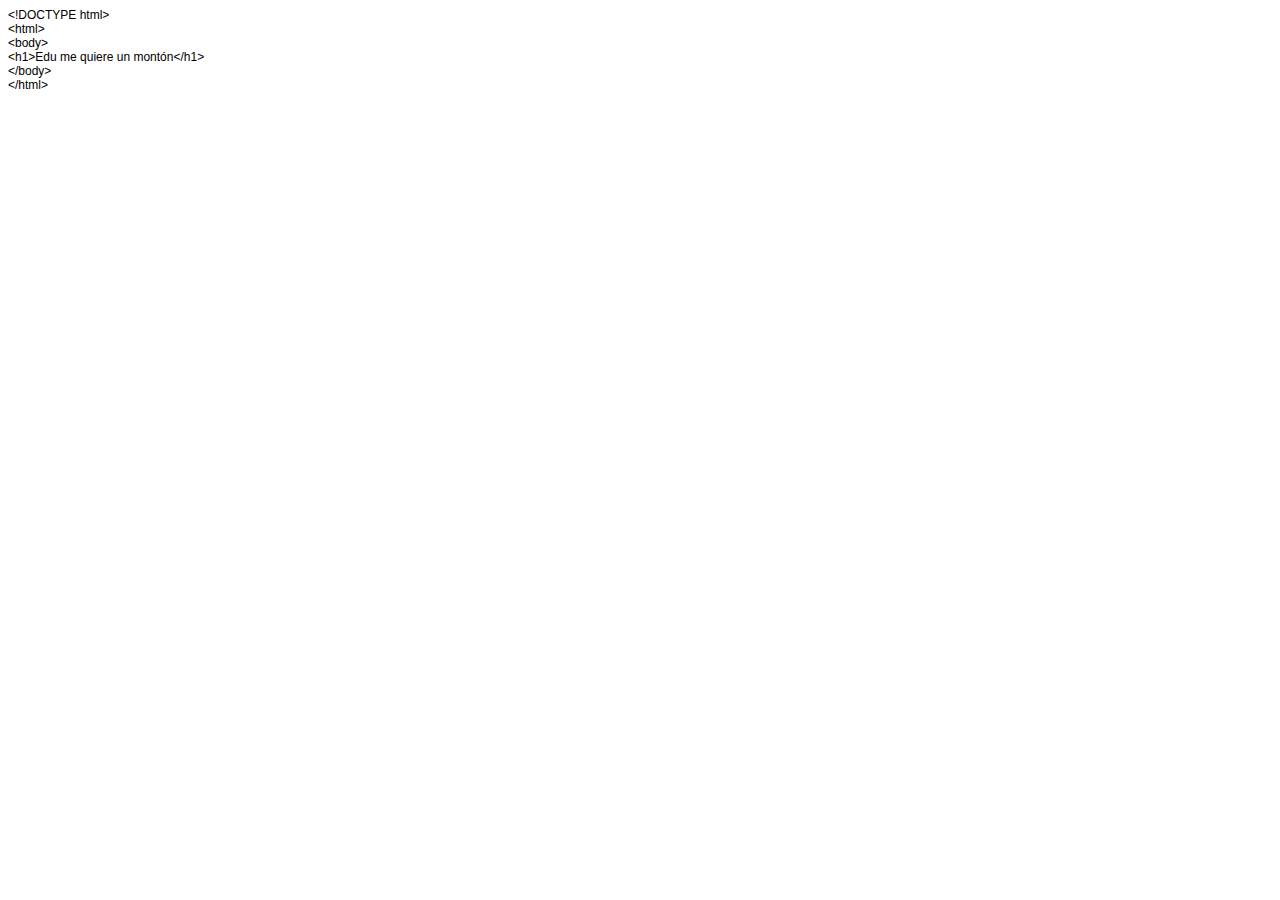
==== index.html @ 863a4a7b "Initial page" ====
<!DOCTYPE html PUBLIC "-//W3C//DTD HTML 4.01//EN" "http://www.w3.org/TR/html4/strict.dtd">
<html>
<head>
  <meta http-equiv="Content-Type" content="text/html; charset=utf-8">
  <meta http-equiv="Content-Style-Type" content="text/css">
  <title></title>
  <meta name="Generator" content="Cocoa HTML Writer">
  <meta name="CocoaVersion" content="1265.21">
  <style type="text/css">
    p.p1 {margin: 0.0px 0.0px 0.0px 0.0px; font: 12.0px Helvetica}
  </style>
</head>
<body>
<p class="p1">&lt;!DOCTYPE html&gt;</p>
<p class="p1">&lt;html&gt;</p>
<p class="p1">&lt;body&gt;</p>
<p class="p1">&lt;h1&gt;Edu me quiere un montón&lt;/h1&gt;</p>
<p class="p1">&lt;/body&gt;</p>
<p class="p1">&lt;/html&gt;</p>
</body>
</html>
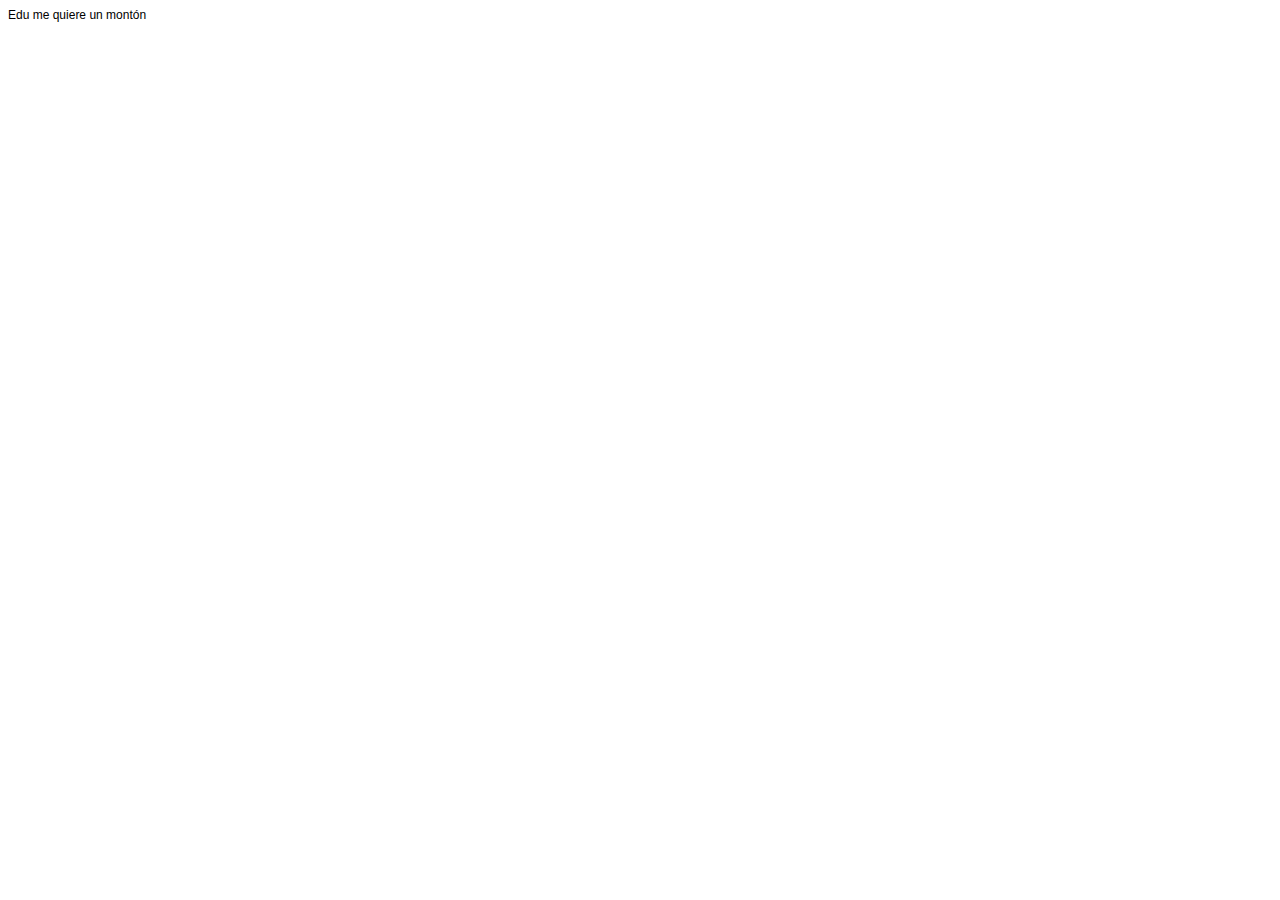
==== commit 2f0370b0: "Update Initial Page" ====
--- a/index.html
+++ b/index.html
@@ -11,11 +11,6 @@
   </style>
 </head>
 <body>
-<p class="p1">&lt;!DOCTYPE html&gt;</p>
-<p class="p1">&lt;html&gt;</p>
-<p class="p1">&lt;body&gt;</p>
-<p class="p1">&lt;h1&gt;Edu me quiere un montón&lt;/h1&gt;</p>
-<p class="p1">&lt;/body&gt;</p>
-<p class="p1">&lt;/html&gt;</p>
+<p class="p1">Edu me quiere un montón</p>
 </body>
 </html>
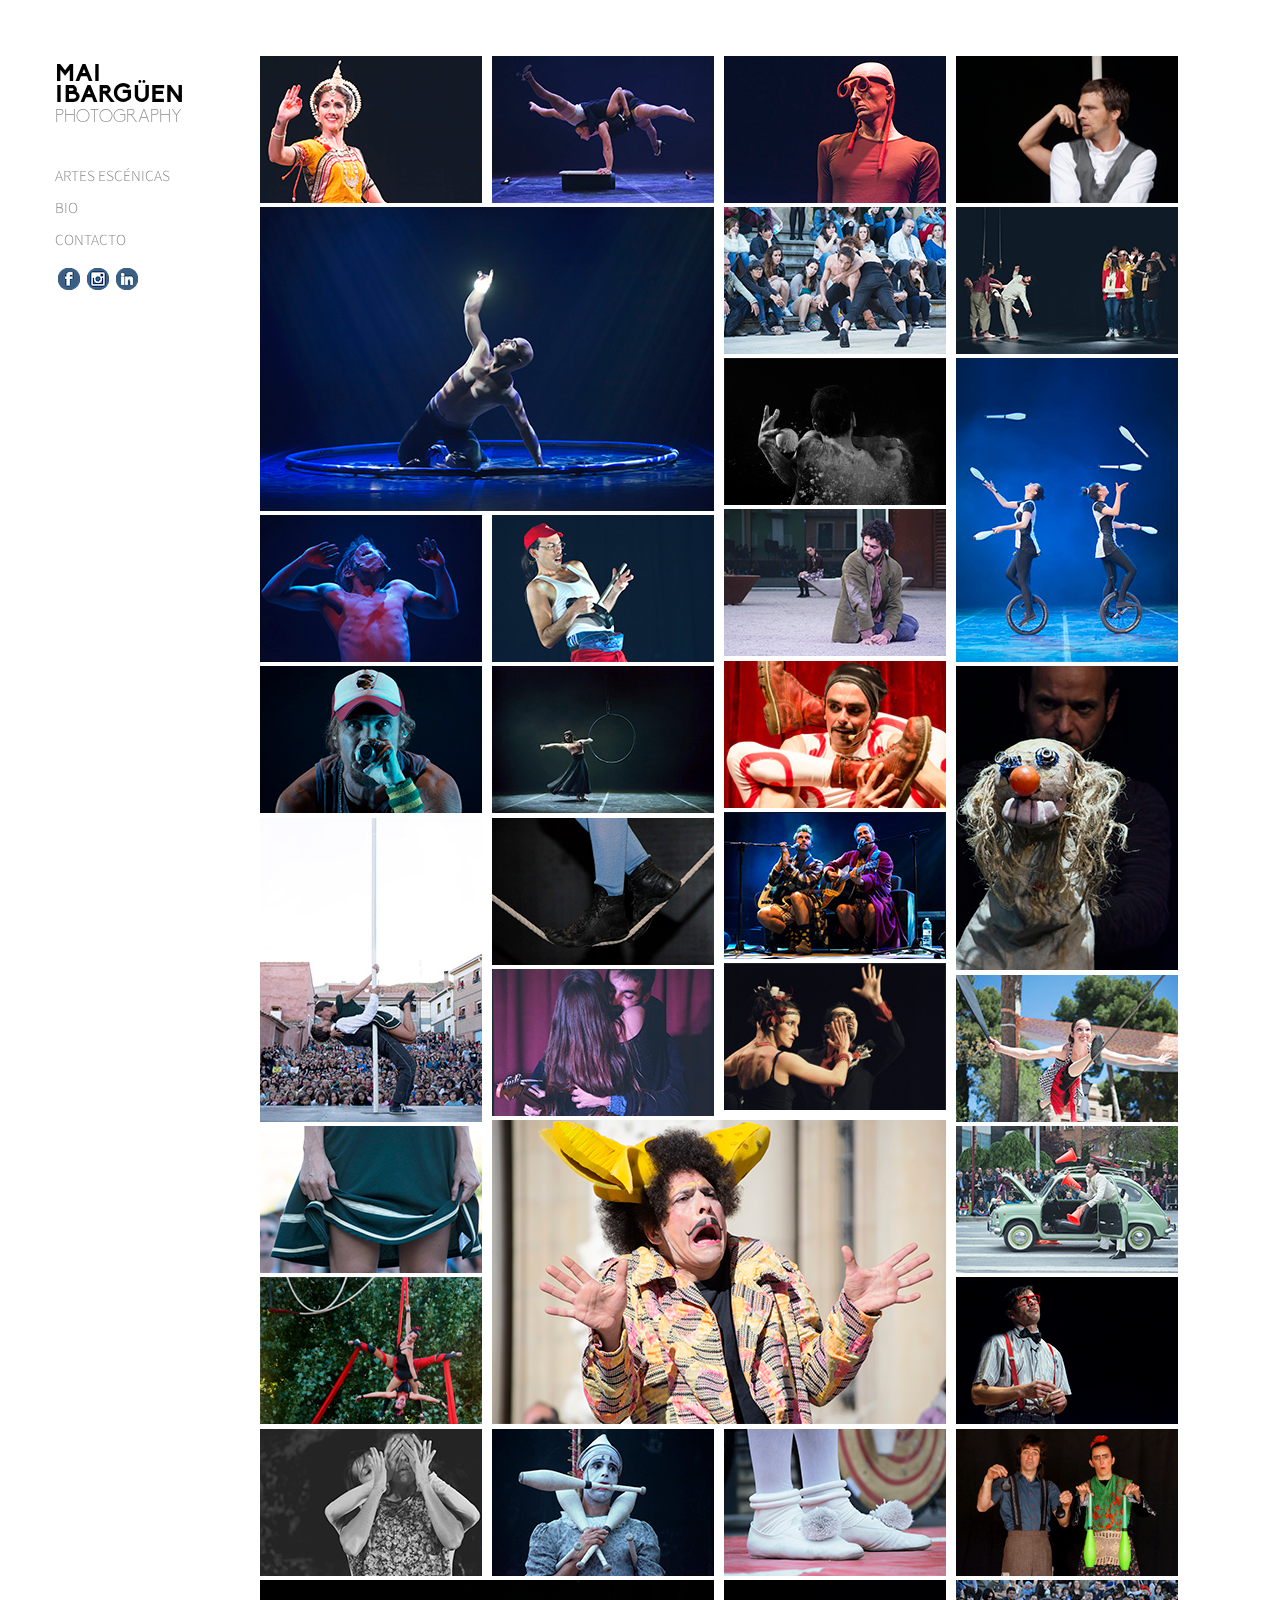
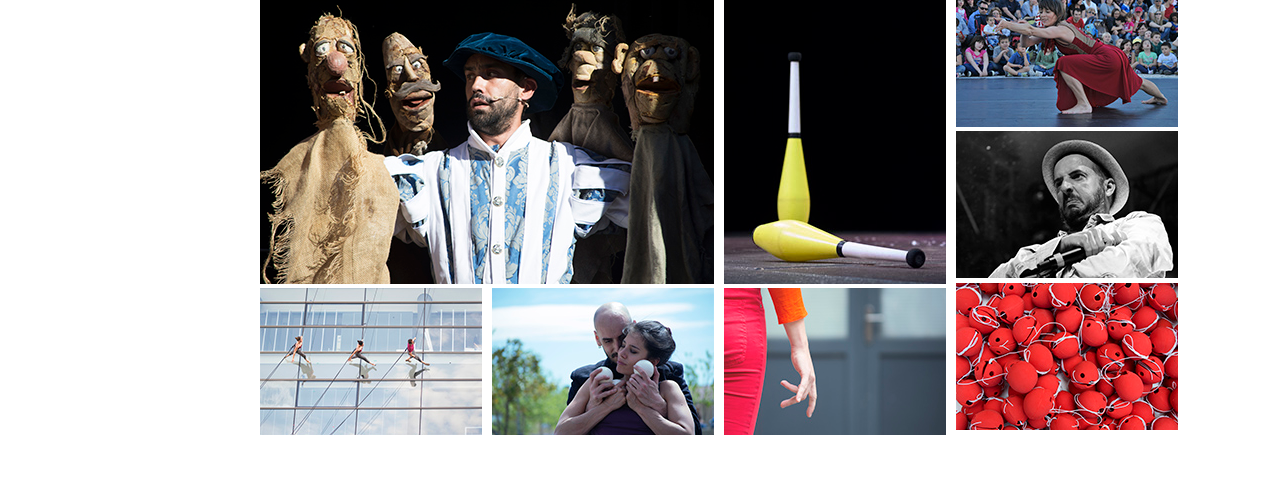
==== commit 0c0e21c0: "Page update" ====
--- a/index.html
+++ b/index.html
@@ -1,16 +1,179 @@
-<!DOCTYPE html PUBLIC "-//W3C//DTD HTML 4.01//EN" "http://www.w3.org/TR/html4/strict.dtd">
-<html>
-<head>
-  <meta http-equiv="Content-Type" content="text/html; charset=utf-8">
-  <meta http-equiv="Content-Style-Type" content="text/css">
-  <title></title>
-  <meta name="Generator" content="Cocoa HTML Writer">
-  <meta name="CocoaVersion" content="1265.21">
-  <style type="text/css">
-    p.p1 {margin: 0.0px 0.0px 0.0px 0.0px; font: 12.0px Helvetica}
-  </style>
-</head>
-<body>
-<p class="p1">Edu me quiere un montón</p>
-</body>
-</html>
+<!DOCTYPE HTML>
+<!--
+	Prologue by HTML5 UP
+	html5up.net | @n33co
+	Free for personal and commercial use under the CCA 3.0 license (html5up.net/license)
+-->
+<html>
+	<head>
+		<title>Mai Ibarg&uuml;en Photography</title>
+		<meta http-equiv="content-type" content="text/html; charset=utf-8" />
+                <meta name="title" content="Mai Ibarg&uuml;en">
+		<meta name="description" content="Fotógrafa especializada en Artes Escénicas residente en Zaragoza. Proyectos con compañías de circo, teatro, danza y música por todo el territorio nacional" />
+		<meta name="keywords" content="Fotografia-Photography-fotografa-photograph-artesescenicas-circo-circus-danza-dance-teatro-musica-music-festivales-performingarts-Zaragoza" />
+                <meta http-equiv="imagetoolbar" content="no" />
+		<!--[if lte IE 8]><script src="css/ie/html5shiv.js"></script><![endif]-->
+		<script src="js/jquery.min.js"></script>
+		<script src="js/jquery.scrolly.min.js"></script>
+		<script src="js/jquery.scrollzer.min.js"></script>
+		<script src="js/skel.min.js"></script>
+		<script src="js/skel-layers.min.js"></script>
+		<script src="js/init.js"></script>
+                <link rel="resource" type="application/l10n" href="locales/locales.ini" />
+                <script src="js/l10n.js"></script>
+		<script src="js/lightbox.min.js"></script>
+                <link href="css/lightbox.css" rel="stylesheet" />
+		<noscript>
+			<link rel="stylesheet" href="css/skel.css" />
+			<link rel="stylesheet" href="css/style.css" />
+			<link rel="stylesheet" href="css/style-wide.css" />
+		</noscript>
+                <script src="js/masonry.pkgd.min.js"></script>
+                <script src="js/imagesloaded.pkgd.min.js"></script>
+                
+                <script>
+                    show_dropdown = function() {
+                        if ($('#scnart_dropdown').is(":hidden")){
+                            $('#scnart_dropdown').show();
+                            $('#scnart_link').addClass("nav_selected");
+                        }
+                        else {
+                            $('#scnart_dropdown').hide();
+                            $('#scnart_link').removeClass("nav_selected");
+                        }
+                    }
+                    
+                    if (document.addEventListener) {
+        document.addEventListener('contextmenu', function(e) { //here you draw your own menu
+            e.preventDefault();
+        }, false);
+    } else {
+        document.attachEvent('oncontextmenu', function() {
+            window.event.returnValue = false;
+        });
+    }
+                </script>
+
+		<!--[if lte IE 9]><link rel="stylesheet" href="css/ie/v9.css" /><![endif]-->
+		<!--[if lte IE 8]><link rel="stylesheet" href="css/ie/v8.css" /><![endif]-->
+	</head>
+	<body>
+
+            <!-- Header -->
+            <div id="header" class="skel-layers-fixed">
+                <div class="top">
+                    <!-- Logo -->
+                    <div id="brand">
+                        <a href="index.html" id="home_brand">MAI IBARG&Uuml;EN</a>
+                        <div id="photography">PHOTOGRAPHY</div>
+                    </div>
+
+                    <!-- Nav -->
+                    <nav id="nav">
+                        <ul>
+                            <li><a href="#" id="scnart_link" onclick="show_dropdown()">ARTES ESC&Eacute;NICAS</a>
+                                <ul id="scnart_dropdown" style="display: none;">
+                                    <li><a href="festivales.html">Festivales</a></li>
+                                    <li><a href="musica.html">M&uacute;sica</a></li>
+                                    <li><a href="encuentros.html">Encuentros Malabaristas</a></a></li>
+                                    <li><a href="eventos.html">Eventos</a></li>
+                                    <li><a href="amz.html">AMZ</a></li>
+                                </ul>
+                        
+                            </li>
+                            <!--li><a href="" id="personal_link">PERSONAL</a></li-->
+                            <li><a href="bio.html" id="bio_link">BIO</a></li>
+                            <li><a href="contact.html" id="contact_link">CONTACTO</a></li>
+                        </ul>
+                    </nav>
+                    
+                    <!-- Social Icons -->
+                    <ul class="icons">
+                        <li><a href="https://www.facebook.com/maiibarguen" target="_blank"><div id="facebook_icon"></div></a></li>
+                        <li><a href="https://instagram.com/maiibarguen/" target="_blank"><div id="instagram_icon"></div></a></li>
+                        <li><a href="https://es.linkedin.com/in/martaibarguen" target="_blank"><div id="linkedin_icon"></div></a></li>
+                        <!--li><a href="https://www.flickr.com/photos/maimei/" target="_blank"><div id="flickr_icon"></div></a></li>
+                        <li><a href="https://www.facebook.com/profile.php?id=100005021984806" class="icon fa-facebook" target="_blank"><span class="label">Facebook</span></a></li>
+                        <li><a href="https://instagram.com/maiibarguen/" class="icon fa-instagram" target="_blank"><span class="label">Facebook</span></a></li>
+                        <li><a href="contact.html" class="icon fa-envelope"><span class="label">Email</span></a></li-->
+                    </ul>
+                </div>
+				
+		<div class="bottom"></div>
+			
+            </div>
+
+            <!-- Main -->
+            <div id="main">
+                <section id="top" class="one">
+                    <div class="container">
+                        <div id="gallery">
+                                                            <div id="masonry-grid">
+                                                                <div class="gutter-sizer"></div>
+                                                                <div class="grid-item"><a href="images/home/maiibarguen-fotografia-artes-escenicas-home-1.jpg" data-lightbox="photos_home" class="image" data-title="G&uuml;ngurArts Barcelona. Teatro Principal, Zaragoza."><img src="images/home/maiibarguen-fotografia-artes-escenicas-home-thumb-1.jpg" alt="MaiIbarg&uuml;en-Zaragoza-fotografa-artes-escenicas-festivales-circo-danza-musica" title="Mai-Ibarg&uuml;en-G&uuml;ngurArts-Teatro-Principal-Zaragoza" /></a></div>
+                                                                <div class="grid-item"><a href="images/home/maiibarguen-fotografia-artes-escenicas-home-2.jpg" data-lightbox="photos_home" class="image" data-title=""><img src="images/home/maiibarguen-fotografia-artes-escenicas-home-thumb-2.jpg" alt="MaiIbarg&uuml;en-Zaragoza-fotografa-artes-escenicas-festivales-circo-danza-musica" title="Mai-Ibarg&uuml;en-Eucima-Teatro-Price-Madrid-Lotta-Stina-" /></a></div>
+                                                                <div class="grid-item"><a href="images/home/maiibarguen-fotografia-artes-escenicas-home-3.jpg" data-lightbox="photos_home" class="image" data-title=""><img src="images/home/maiibarguen-fotografia-artes-escenicas-home-thumb-3.jpg" alt="MaiIbarg&uuml;en-Zaragoza-fotografa-artes-escenicas-festivales-circo-danza-musica" title="Mai-Ibarg&uuml;en-Festival-Circo-Zaragoza-Karl" /></a></div>
+                                                                <div class="grid-item"><a href="images/home/maiibarguen-fotografia-artes-escenicas-home-4.jpg" data-lightbox="photos_home" class="image" data-title=""><img src="images/home/maiibarguen-fotografia-artes-escenicas-home-thumb-4.jpg" alt="MaiIbarg&uuml;en-Zaragoza-fotografa-artes-escenicas-festivales-circo-danza-musica" title="Mai-Ibarg&uuml;en-Fiestas-Pilar-Zaragoza-Dclick" /></a></div>
+                                                                <div class="grid-item"><a href="images/home/maiibarguen-fotografia-artes-escenicas-home-5.jpg" data-lightbox="photos_home" class="image" data-title=""><img src="images/home/maiibarguen-fotografia-artes-escenicas-home-thumb-5.jpg" alt="MaiIbarg&uuml;en-Zaragoza-fotografa-artes-escenicas-festivales-circo-danza-musica" title="Mai-Ibarg&uuml;en-Eucima-Teatro-Price-Madrid-Viktor-Kee" /></a></div>
+                                                                <div class="grid-item"><a href="images/home/maiibarguen-fotografia-artes-escenicas-home-6.jpg" data-lightbox="photos_home" class="image" data-title=""><img src="images/home/maiibarguen-fotografia-artes-escenicas-home-thumb-6.jpg" alt="MaiIbarg&uuml;en-Zaragoza-fotografa-artes-escenicas-festivales-circo-danza-musica" title="Mai-Ibarg&uuml;en-Umore-Azoka-Leioa-AlvaroEsteban-LauraAris" /></a></div>
+                                                                <div class="grid-item"><a href="images/home/maiibarguen-fotografia-artes-escenicas-home-7.jpg" data-lightbox="photos_home" class="image" data-title=""><img src="images/home/maiibarguen-fotografia-artes-escenicas-home-thumb-7.jpg" alt="MaiIbarg&uuml;en-Zaragoza-fotografa-artes-escenicas-festivales-circo-danza-musica" title="Mai-Ibarg&uuml;en-Sismograf-Olot-LauraAlcala" /></a></div>
+                                                                <div class="grid-item"><a href="images/home/maiibarguen-fotografia-artes-escenicas-home-8.jpg" data-lightbox="photos_home" class="image" data-title=""><img src="images/home/maiibarguen-fotografia-artes-escenicas-home-thumb-8.jpg" alt="MaiIbarg&uuml;en-Zaragoza-fotografa-artes-escenicas-festivales-circo-danza-musica" title="Mai-Ibarg&uuml;en-Edu-Manazas-Proyecto-Resurgir" /></a></div>
+                                                                <div class="grid-item"><a href="images/home/maiibarguen-fotografia-artes-escenicas-home-9.jpg" data-lightbox="photos_home" class="image" data-title=""><img src="images/home/maiibarguen-fotografia-artes-escenicas-home-thumb-9.jpg" alt="MaiIbarg&uuml;en-Zaragoza-fotografa-artes-escenicas-festivales-circo-danza-musica" title="Mai-Ibarg&uuml;en-Eucima-Teatro-Price-Madrid-Olena-Svitlana" /></a></div>
+                                                                <div class="grid-item"><a href="images/home/maiibarguen-fotografia-artes-escenicas-home-10.jpg" data-lightbox="photos_home" class="image" data-title=""><img src="images/home/maiibarguen-fotografia-artes-escenicas-home-thumb-10.jpg" alt="MaiIbarg&uuml;en-Zaragoza-fotografa-artes-escenicas-festivales-circo-danza-musica" title="Mai-Ibarg&uuml;en-Sismograf-Olot-Lali-Julian" /></a></div>
+                                                                <div class="grid-item"><a href="images/home/maiibarguen-fotografia-artes-escenicas-home-11.jpg" data-lightbox="photos_home" class="image" data-title=""><img src="images/home/maiibarguen-fotografia-artes-escenicas-home-thumb-11.jpg" alt="MaiIbarg&uuml;en-Zaragoza-fotografa-artes-escenicas-festivales-circo-danza-musica" title="Mai-Ibarg&uuml;en-Eucima-Teatro-Price-Madrid-Jimmy-Gonzalez" /></a></div>
+                                                                <div class="grid-item"><a href="images/home/maiibarguen-fotografia-artes-escenicas-home-12.jpg" data-lightbox="photos_home" class="image" data-title=""><img src="images/home/maiibarguen-fotografia-artes-escenicas-home-thumb-12.jpg" alt="MaiIbarg&uuml;en-Zaragoza-fotografa-artes-escenicas-festivales-circo-danza-musica" title="Mai-Ibarg&uuml;en-Encuentro-Malabaristas-Zaragoza-Gorka-Ganso" /></a></div>
+                                                                <div class="grid-item"><a href="images/home/maiibarguen-fotografia-artes-escenicas-home-13.jpg" data-lightbox="photos_home" class="image" data-title=""><img src="images/home/maiibarguen-fotografia-artes-escenicas-home-thumb-13.jpg" alt="MaiIbarg&uuml;en-Zaragoza-fotografa-artes-escenicas-festivales-circo-danza-musica" title="Mai-Ibarg&uuml;en-Festival-Circo-Zaragoza-Circo-LaRaspa" /></a></div>
+                                                                <div class="grid-item"><a href="images/home/maiibarguen-fotografia-artes-escenicas-home-14.jpg" data-lightbox="photos_home" class="image" data-title=""><img src="images/home/maiibarguen-fotografia-artes-escenicas-home-thumb-14.jpg" alt="MaiIbarg&uuml;en-Zaragoza-fotografa-artes-escenicas-festivales-circo-danza-musica" title="Mai-Ibarg&uuml;en-Fiestas-Pilar-Zaragoza-Concierto-Macaco"/></a></div>
+                                                                <div class="grid-item"><a href="images/home/maiibarguen-fotografia-artes-escenicas-home-15.jpg" data-lightbox="photos_home" class="image" data-title=""><img src="images/home/maiibarguen-fotografia-artes-escenicas-home-thumb-15.jpg" alt="MaiIbarg&uuml;en-Zaragoza-fotografa-artes-escenicas-festivales-circo-danza-musica" title="Mai-Ibarg&uuml;en-Eucima-Teatro-Price-Madrid-ErikaNguyen"/></a></div>
+                                                                <div class="grid-item"><a href="images/home/maiibarguen-fotografia-artes-escenicas-home-16.jpg" data-lightbox="photos_home" class="image" data-title=""><img src="images/home/maiibarguen-fotografia-artes-escenicas-home-thumb-16.jpg" alt="MaiIbarg&uuml;en-Zaragoza-fotografa-artes-escenicas-festivales-circo-danza-musica" title="Mai-Ibarg&uuml;en-Gala-Nepal-Javier-Aranda-Titeres"/></a></div>
+                                                                <div class="grid-item"><a href="images/home/maiibarguen-fotografia-artes-escenicas-home-17.jpg" data-lightbox="photos_home" class="image" data-title=""><img src="images/home/maiibarguen-fotografia-artes-escenicas-home-thumb-17.jpg" alt="MaiIbarg&uuml;en-Zaragoza-fotografa-artes-escenicas-festivales-circo-danza-musica" title="Mai-Ibarg&uuml;en-Fiestas-Pilar-Zaragoza-Concierto-Gandules"/></a></div>
+                                                                <div class="grid-item"><a href="images/home/maiibarguen-fotografia-artes-escenicas-home-18.jpg" data-lightbox="photos_home" class="image" data-title=""><img src="images/home/maiibarguen-fotografia-artes-escenicas-home-thumb-18.jpg" alt="MaiIbarg&uuml;en-Zaragoza-fotografa-artes-escenicas-festivales-circo-danza-musica" title="Mai-Ibarg&uuml;en-Gaire-Pancrudo-Teruel-Dclick"/></a></div>
+                                                                <div class="grid-item"><a href="images/home/maiibarguen-fotografia-artes-escenicas-home-19.jpg" data-lightbox="photos_home" class="image" data-title=""><img src="images/home/maiibarguen-fotografia-artes-escenicas-home-thumb-19.jpg" alt="MaiIbarg&uuml;en-Zaragoza-fotografa-artes-escenicas-festivales-circo-danza-musica" title="Mai-Ibarg&uuml;en-Festival-Circo-Zaragoza-Noche"/></a></div>
+                                                                <div class="grid-item"><a href="images/home/maiibarguen-fotografia-artes-escenicas-home-20.jpg" data-lightbox="photos_home" class="image" data-title=""><img src="images/home/maiibarguen-fotografia-artes-escenicas-home-thumb-20.jpg" alt="MaiIbarg&uuml;en-Zaragoza-fotografa-artes-escenicas-festivales-circo-danza-musica" title="Mai-Ibarg&uuml;en-Garibolo-Amz-LaPulpa-Tango"/></a></div>
+                                                                <div class="grid-item"><a href="images/home/maiibarguen-fotografia-artes-escenicas-home-21.jpg" data-lightbox="photos_home" class="image" data-title=""><img src="images/home/maiibarguen-fotografia-artes-escenicas-home-thumb-21.jpg" alt="MaiIbarg&uuml;en-Zaragoza-fotografa-artes-escenicas-festivales-circo-danza-musica" title="Mai-Ibarg&uuml;en-Concierto-Raichs-Burrut"/></a></div>
+                                                                <div class="grid-item"><a href="images/home/maiibarguen-fotografia-artes-escenicas-home-22.jpg" data-lightbox="photos_home" class="image" data-title=""><img src="images/home/maiibarguen-fotografia-artes-escenicas-home-thumb-22.jpg" alt="MaiIbarg&uuml;en-Zaragoza-fotografa-artes-escenicas-festivales-circo-danza-musica" title="Mai-Ibarg&uuml;en-Encuentro-Malabaristas-Zaragoza-Gromic"/></a></div>
+                                                                <div class="grid-item"><a href="images/home/maiibarguen-fotografia-artes-escenicas-home-23.jpg" data-lightbox="photos_home" class="image" data-title=""><img src="images/home/maiibarguen-fotografia-artes-escenicas-home-thumb-23.jpg" alt="MaiIbarg&uuml;en-Zaragoza-fotografa-artes-escenicas-festivales-circo-danza-musica" title="Mai-Ibarg&uuml;en-Carnaval-Zaragoza-Circo-Sabroson"/></a></div>
+                                                                <div class="grid-item"><a href="images/home/maiibarguen-fotografia-artes-escenicas-home-24.jpg" data-lightbox="photos_home" class="image" data-title=""><img src="images/home/maiibarguen-fotografia-artes-escenicas-home-thumb-24.jpg" alt="MaiIbarg&uuml;en-Zaragoza-fotografa-artes-escenicas-festivales-circo-danza-musica" title="Mai-Ibarg&uuml;en-Gaire-Pancrudo-Teruel-Dclick"/></a></div>
+                                                                <div class="grid-item"><a href="images/home/maiibarguen-fotografia-artes-escenicas-home-25.jpg" data-lightbox="photos_home" class="image" data-title=""><img src="images/home/maiibarguen-fotografia-artes-escenicas-home-thumb-25.jpg" alt="MaiIbarg&uuml;en-Zaragoza-fotografa-artes-escenicas-festivales-circo-danza-musica" title="Mai-Ibarg&uuml;en-Umore-Azoka-Leioa-Javier-Ariza"/></a></div>
+                                                                <div class="grid-item"><a href="images/home/maiibarguen-fotografia-artes-escenicas-home-26.jpg" data-lightbox="photos_home" class="image" data-title=""><img src="images/home/maiibarguen-fotografia-artes-escenicas-home-thumb-26.jpg" alt="MaiIbarg&uuml;en-Zaragoza-fotografa-artes-escenicas-festivales-circo-danza-musica" title="Mai-Ibarg&uuml;en-Gaire-Pancrudo-Teruel-Capicua"/></a></div>
+                                                                <div class="grid-item"><a href="images/home/maiibarguen-fotografia-artes-escenicas-home-27.jpg" data-lightbox="photos_home" class="image" data-title=""><img src="images/home/maiibarguen-fotografia-artes-escenicas-home-thumb-27.jpg" alt="MaiIbarg&uuml;en-Zaragoza-fotografa-artes-escenicas-festivales-circo-danza-musica" title="Mai-Ibarg&uuml;en-Garibolo-Amz-Oscar-Hornero"/></a></div>
+                                                                <div class="grid-item"><a href="images/home/maiibarguen-fotografia-artes-escenicas-home-28.jpg" data-lightbox="photos_home" class="image" data-title=""><img src="images/home/maiibarguen-fotografia-artes-escenicas-home-thumb-28.jpg" alt="MaiIbarg&uuml;en-Zaragoza-fotografa-artes-escenicas-festivales-circo-danza-musica" title="Mai-Ibarg&uuml;en-Fiestas-Pilar-Zaragoza-TardeOTemprano-Danza"/></a></div>
+                                                                <div class="grid-item"><a href="images/home/maiibarguen-fotografia-artes-escenicas-home-29.jpg" data-lightbox="photos_home" class="image" data-title=""><img src="images/home/maiibarguen-fotografia-artes-escenicas-home-thumb-29.jpg" alt="MaiIbarg&uuml;en-Zaragoza-fotografa-artes-escenicas-festivales-circo-danza-musica" title="Mai-Ibarg&uuml;en-Fiestas-Pilar-Zaragoza-Nostraxladamus"/></a></div>
+                                                                <div class="grid-item"><a href="images/home/maiibarguen-fotografia-artes-escenicas-home-30.jpg" data-lightbox="photos_home" class="image" data-title=""><img src="images/home/maiibarguen-fotografia-artes-escenicas-home-thumb-30.jpg" alt="MaiIbarg&uuml;en-Zaragoza-fotografa-artes-escenicas-festivales-circo-danza-musica" title="Mai-Ibarg&uuml;en-Fiestas-Pilar-Zaragoza-Nostraxladamus"/></a></div>
+                                                                <div class="grid-item"><a href="images/home/maiibarguen-fotografia-artes-escenicas-home-31.jpg" data-lightbox="photos_home" class="image" data-title=""><img src="images/home/maiibarguen-fotografia-artes-escenicas-home-thumb-31.jpg" alt="MaiIbarg&uuml;en-Zaragoza-fotografa-artes-escenicas-festivales-circo-danza-musica" title="Mai-Ibarg&uuml;en-promocion-Zangania"/></a></div>
+                                                                <div class="grid-item"><a href="images/home/maiibarguen-fotografia-artes-escenicas-home-32.jpg" data-lightbox="photos_home" class="image" data-title=""><img src="images/home/maiibarguen-fotografia-artes-escenicas-home-thumb-32.jpg" alt="MaiIbarg&uuml;en-Zaragoza-fotografa-artes-escenicas-festivales-circo-danza-musica" title="Mai-Ibarg&uuml;en-Gaire-Pancrudo-Teruel-Viridiana-Producciones"/></a></div>
+                                                                <div class="grid-item"><a href="images/home/maiibarguen-fotografia-artes-escenicas-home-33.jpg" data-lightbox="photos_home" class="image" data-title=""><img src="images/home/maiibarguen-fotografia-artes-escenicas-home-thumb-33.jpg" alt="MaiIbarg&uuml;en-Zaragoza-fotografa-artes-escenicas-festivales-circo-danza-musica" title="Mai-Ibarg&uuml;en-Gala-Nepal-Eduardo-Manazas-Mazas"/></a></div>
+                                                                <div class="grid-item"><a href="images/home/maiibarguen-fotografia-artes-escenicas-home-34.jpg" data-lightbox="photos_home" class="image" data-title=""><img src="images/home/maiibarguen-fotografia-artes-escenicas-home-thumb-34.jpg" alt="MaiIbarg&uuml;en-Zaragoza-fotografa-artes-escenicas-festivales-circo-danza-musica" title="Mai-Ibarg&uuml;en-Encuentro-Malabaristas-Zaragoza-Zangania"/></a></div>
+                                                                <div class="grid-item"><a href="images/home/maiibarguen-fotografia-artes-escenicas-home-35.jpg" data-lightbox="photos_home" class="image" data-title=""><img src="images/home/maiibarguen-fotografia-artes-escenicas-home-thumb-35.jpg" alt="MaiIbarg&uuml;en-Zaragoza-fotografa-artes-escenicas-festivales-circo-danza-musica" title="Mai-Ibarg&uuml;en-Fiestas-Pilar-Zaragoza-Concierto-TelonerosBand"/></a></div>
+                                                                <div class="grid-item"><a href="images/home/maiibarguen-fotografia-artes-escenicas-home-36.jpg" data-lightbox="photos_home" class="image" data-title=""><img src="images/home/maiibarguen-fotografia-artes-escenicas-home-thumb-36.jpg" alt="MaiIbarg&uuml;en-Zaragoza-fotografa-artes-escenicas-festivales-circo-danza-musica" title="Mai-Ibarg&uuml;en-Gala-Nepal-Nariz-Payaso"/></a></div>
+                                                                <div class="grid-item"><a href="images/home/maiibarguen-fotografia-artes-escenicas-home-37.jpg" data-lightbox="photos_home" class="image" data-title=""><img src="images/home/maiibarguen-fotografia-artes-escenicas-home-thumb-37.jpg" alt="MaiIbarg&uuml;en-Zaragoza-fotografa-artes-escenicas-festivales-circo-danza-musica" title="Mai-Ibarg&uuml;en-Umore-Azoka-Leioa-Delreves-DanzaVertical" /></a></div>
+                                                                <div class="grid-item"><a href="images/home/maiibarguen-fotografia-artes-escenicas-home-38.jpg" data-lightbox="photos_home" class="image" data-title=""><img src="images/home/maiibarguen-fotografia-artes-escenicas-home-thumb-38.jpg" alt="MaiIbarg&uuml;en-Zaragoza-fotografa-artes-escenicas-festivales-circo-danza-musica" title="Mai-Ibarg&uuml;en-Encuentro-Malabaristas-Zaragoza-Dikothomia" /></a></div>
+                                                                <div class="grid-item"><a href="images/home/maiibarguen-fotografia-artes-escenicas-home-39.jpg" data-lightbox="photos_home" class="image" data-title=""><img src="images/home/maiibarguen-fotografia-artes-escenicas-home-thumb-39.jpg" alt="MaiIbarg&uuml;en-Zaragoza-fotografa-artes-escenicas-festivales-circo-danza-musica" title="Mai-Ibarg&uuml;en-Sismograf-Olot-EmmaVillavecchia" /></a></div>
+                                                            </div>
+                            </div>
+                        </div>
+                    </section>
+		</div>
+
+		<!-- Footer -->
+		<!--div id="footer">
+                    <div id="home_logo">
+                        <a href="index.html"><span class="image avatar170"><img src="images/marca.png" alt="Mai Ibarg&uuml;en Photography" /></span></a>
+                    </div>
+                    <a class="email" href="mailto:maiibarguenphotography@gmail.com">maiibarguenphotography&#64;gmail.com</a> <br/ >(+34) 605 90 57 52
+                    <br>
+		</div-->
+	</body>
+        <script>
+            var container = document.querySelector('#masonry-grid');
+            var msnry;
+            // initialize Masonry after all images have loaded
+            imagesLoaded( container, function() {
+            msnry = new Masonry( container, {
+                    columnWidth: 232,
+                    itemSelector: '.grid-item',
+                    gutter: 0
+                    } );
+            });
+        </script>
+</html>
--- a/css/skel.css
+++ b/css/skel.css
@@ -0,0 +1,222 @@
+/* Resets (http://meyerweb.com/eric/tools/css/reset/ | v2.0 | 20110126 | License: none (public domain)) */
+
+	html,body,div,span,applet,object,iframe,h1,h2,h3,h4,h5,h6,p,blockquote,pre,a,abbr,acronym,address,big,cite,code,del,dfn,em,img,ins,kbd,q,s,samp,small,strike,strong,sub,sup,tt,var,b,u,i,center,dl,dt,dd,ol,ul,li,fieldset,form,label,legend,table,caption,tbody,tfoot,thead,tr,th,td,article,aside,canvas,details,embed,figure,figcaption,footer,header,hgroup,menu,nav,output,ruby,section,summary,time,mark,audio,video{margin:0;padding:0;border:0;font-size:100%;font:inherit;vertical-align:baseline;}article,aside,details,figcaption,figure,footer,header,hgroup,menu,nav,section{display:block;}body{line-height:1;}ol,ul{list-style:none;}blockquote,q{quotes:none;}blockquote:before,blockquote:after,q:before,q:after{content:'';content:none;}table{border-collapse:collapse;border-spacing:0;}body{-webkit-text-size-adjust:none}
+
+/* Box Model */
+
+	*, *:before, *:after {
+		-moz-box-sizing: border-box;
+		-webkit-box-sizing: border-box;
+		box-sizing: border-box;
+	}
+
+/* Container */
+
+	body {
+		/* min-width: (containers) */
+		min-width: 1200px;
+	}
+
+	.container {
+		margin-left: auto;
+		margin-right: auto;
+		
+		/* width: (containers) */
+		width: 1200px;
+	}
+
+	/* Modifiers */
+	
+		.container.small {
+			/* width: (containers) * 0.75; */
+			width: 900px;
+		}
+
+		.container.big {
+			width: 100%;
+
+			/* max-width: (containers) * 1.25; */
+			max-width: 1500px;
+
+			/* min-width: (containers); */
+			min-width: 1200px;
+		}
+
+/* Grid */
+
+	.\31 2u { width: 100% }
+	.\31 1u { width: 91.6666666667% }
+	.\31 0u { width: 83.3333333333% }
+	.\39 u { width: 75% }
+	.\38 u { width: 66.6666666667% }
+	.\37 u { width: 58.3333333333% }
+	.\36 u { width: 50% }
+	.\35 u { width: 41.6666666667% }
+	.\34 u { width: 33.3333333333% }
+	.\33 u { width: 25% }
+	.\32 u { width: 16.6666666667% }
+	.\31 u { width: 8.3333333333% }
+	.\-11u { margin-left: 91.6666666667% }
+	.\-10u { margin-left: 83.3333333333% }
+	.\-9u { margin-left: 75% }
+	.\-8u { margin-left: 66.6666666667% }
+	.\-7u { margin-left: 58.3333333333% }
+	.\-6u { margin-left: 50% }
+	.\-5u { margin-left: 41.6666666667% }
+	.\-4u { margin-left: 33.3333333333% }
+	.\-3u { margin-left: 25% }
+	.\-2u { margin-left: 16.6666666667% }
+	.\-1u { margin-left: 8.3333333333% }
+
+	/* Rows */
+
+		.row > * {
+			float: left;
+		}
+
+		.row:after {
+			content: '';
+			display: block;
+			clear: both;
+			height: 0;
+		}
+
+		.row:first-child > * {
+			padding-top: 0 !important;
+		}
+
+		.row.uniform > * > :first-child {
+			margin-top: 0;
+		}
+
+		.row.uniform > * > :last-child {
+			margin-bottom: 0;
+		}
+
+		/* Normal */
+
+			.row > * {
+				/* padding-left: (gutters) */
+				padding-left: 40px;
+			}
+
+			.row + .row > * {
+				/* padding: (gutters) 0 0 (gutters) */
+				padding: 40px 0 0 40px;
+			}
+
+			.row {
+				/* margin-left: -(gutters) */
+				margin-left: -40px;
+			}
+
+			.row + .row.uniform > * {
+				/* padding: (gutters.vertical) 0 0 (gutters.vertical) */
+				padding: 40px 0 0 40px;
+			}
+
+		/* Flush */
+
+			.row.flush > * {
+				padding-left: 0;
+			}
+
+			.row + .row.flush > * {
+				padding: 0;
+			}
+
+			.row.flush {
+				margin-left: 0;
+			}
+
+			.row + .row.uniform.flush > * {
+				padding: 0;
+			}
+
+		/* Quarter */
+
+			.row.quarter > * {
+				/* padding-left: (gutters * 0.25) */
+				padding-left: 10px;
+			}
+
+			.row + .row.quarter > * {
+				/* padding: (gutters * 0.25) 0 0 (gutters * 0.25) */
+				padding: 10px 0 0 10px;
+			}
+
+			.row.quarter {
+				/* margin-left: -(gutters * 0.25) */
+				margin-left: -10px;
+			}
+
+			.row + .row.uniform.quarter > * {
+				/* padding: (gutters.vertical * 0.25) 0 0 (gutters.vertical * 0.25) */
+				padding: 10px 0 0 10px;
+			}
+
+		/* Half */
+
+			.row.half > * {
+				/* padding-left: (gutters * 0.5) */
+				padding-left: 20px;
+			}
+
+			.row + .row.half > * {
+				/* padding: (gutters * 0.5) 0 0 (gutters * 0.5) */
+				padding: 20px 0 0 20px;
+			}
+
+			.row.half {
+				/* margin-left: -(gutters * 0.5) */
+				margin-left: -20px;
+			}
+
+			.row + .row.uniform.half > * {
+				/* padding: (gutters.vertical * 0.5) 0 0 (gutters.vertical * 0.5) */
+				padding: 20px 0 0 20px;
+			}
+
+		/* One and (a) Half */
+
+			.row.oneandhalf > * {
+				/* padding-left: (gutters * 1.5) */
+				padding-left: 60px;
+			}
+
+			.row + .row.oneandhalf > * {
+				/* padding: (gutters * 1.5) 0 0 (gutters * 1.5) */
+				padding: 60px 0 0 60px;
+			}
+
+			.row.oneandhalf {
+				/* margin-left: -(gutters * 1.5) */
+				margin-left: -60px;
+			}
+
+			.row + .row.uniform.oneandhalf > * {
+				/* padding: (gutters.vertical * 1.5) 0 0 (gutters.vertical * 1.5) */
+				padding: 60px 0 0 60px;
+			}
+
+		/* Double */
+
+			.row.double > * {
+				/* padding-left: (gutters * 2) */
+				padding-left: 80px;
+			}
+
+			.row + .row.double > * {
+				/* padding: (gutters * 2) 0 0 (gutters * 2) */
+				padding: 80px 0 0 80px;
+			}
+
+			.row.double {
+				/* margin-left: -(gutters * 2) */
+				margin-left: -80px;
+			}
+			
+			.row + .row.uniform.double > * {
+				/* padding: (gutters.vertical * 2) 0 0 (gutters.vertical * 2) */
+				padding: 80px 0 0 80px;
+			}
--- a/css/style.css
+++ b/css/style.css
@@ -0,0 +1,1022 @@
+@charset 'UTF-8';
+@import url("font-awesome.min.css");
+@import url("http://fonts.googleapis.com/css?family=Source+Sans+Pro:300,300italic,400,600");
+
+/*
+	Prologue by HTML5 UP
+	html5up.net | @n33co
+	Free for personal and commercial use under the CCA 3.0 license (html5up.net/license)
+*/
+
+/*********************************************************************************/
+/* Basic                                                                         */
+/*********************************************************************************/
+
+	body
+	{
+		background: #fff;
+	}
+
+		body.is-loading *
+		{
+			-moz-transition: none !important;
+			-webkit-transition: none !important;
+			-o-transition: none !important;
+			-ms-transition: none !important;
+			transition: none !important;
+			-moz-animation: none !important;
+			-webkit-animation: none !important;
+			-o-animation: none !important;
+			-ms-animation: none !important;
+			animation: none !important;
+		}
+
+	body,input,textarea,select
+	{
+		font-family: 'Source Sans Pro', sans-serif;
+		font-size: 19pt;
+		font-weight: 300;
+		line-height: 1em;
+		color: #888;
+	}
+
+	h1,h2,h3,h4,h5,h6
+	{
+		font-weight: 200;
+		color: #555;
+		line-height: 1.5em;
+	}
+	
+		h1 a, h2 a, h3 a, h4 a, h5 a, h6 a
+		{
+			color: inherit;
+			text-decoration: none;
+		}
+
+		h1 strong, h2 strong, h3 strong, h4 strong, h5 strong, h6 strong
+		{
+			color: #333;
+		}
+		
+		h2
+		{
+			font-size: 2em;
+			letter-spacing: -1px;
+		}
+		
+			h2.alt
+			{
+				color: #888;
+			}
+			
+			h2.alt strong
+			{
+				color: #666;
+			}
+
+		h3
+		{
+			font-size: 1.5em;
+		}
+
+	header
+	{
+		margin: 0 0 2em 0;
+	}
+
+		header > p
+		{
+			margin: 1em 0 0 0;
+		}
+
+	footer
+	{
+		margin: 2em 0 0 0;
+	}
+
+	strong, b
+	{
+		font-weight: 300;
+		color: #666;
+	}
+	
+	em, i
+	{
+		font-style: italic;
+	}
+
+	a
+	{
+		text-decoration: none;
+		color: inherit;
+		-moz-transition: color 0.35s ease-in-out, border-bottom-color 0.35s ease-in-out;
+		-webkit-transition: color 0.35s ease-in-out, border-bottom-color 0.35s ease-in-out;
+		-o-transition: color 0.35s ease-in-out, border-bottom-color 0.35s ease-in-out;
+		-ms-transition: color 0.35s ease-in-out, border-bottom-color 0.35s ease-in-out;
+		transition: color 0.35s ease-in-out, border-bottom-color 0.35s ease-in-out;
+		outline: 0;
+	}
+
+		a:hover
+		{
+			color: #E27689;
+			border-bottom-color: rgba(255,255,255,0);
+		}
+
+	sub
+	{
+		position: relative;
+		top: 0.5em;
+		font-size: 0.8em;
+	}
+	
+	sup
+	{
+		position: relative;
+		top: -0.5em;
+		font-size: 0.8em;
+	}
+	
+	hr
+	{
+		border: 0;
+		border-top: solid 1px #ddd;
+	}
+	
+	blockquote
+	{
+		border-left: solid 0.5em #ddd;
+		padding: 1em 0 1em 2em;
+		font-style: italic;
+	}
+	
+	p, ul, ol, dl, table
+	{
+		margin-bottom: 0.5em;
+	}
+
+	br.clear
+	{
+		clear: both;
+	}
+
+	/* Sections/Article */
+	
+		section,
+		article
+		{
+			margin-bottom: 3em;
+		}
+		
+			section > :last-child,
+			article > :last-child,
+			section > .container > :last-child,
+			article > .container > :last-child
+			{
+				margin-bottom: 0;
+			}
+
+			section:last-child,
+			article:last-child
+			{
+				margin-bottom: 0;
+			}
+
+			.row > section,
+			.row > article
+			{
+				margin-bottom: 0;
+			}
+
+	/* Image */
+
+		.image
+		{
+			display: inline-block;
+			border: 0;
+		}
+		
+			.image img
+			{
+				display: block;
+				width: 100%;
+			}
+			
+			.image.avatar48
+			{
+				width: 48px;
+				height: 48px;
+				background: #f00;
+			}
+			
+				.image.avatar48 img
+				{
+					width: 48px;
+					height: 48px;
+				}
+
+			.image.avatar170
+			{
+				width: 170px;
+				height: 97px;
+				background: #fff;
+			}
+			
+				.image.avatar48 img
+				{
+					width: 170px;
+					height: 97px;
+				}
+                                
+			.image.avatar90
+			{
+				width: 90px;
+				height: 102px;
+				background: #fff;
+			}
+			
+				.image.avatar50 img
+				{
+					width: 90px;
+					height: 102px;
+				}
+                        
+                        .image.fit
+			{
+				display: block;
+				width: 100%;
+			}
+			
+			.image.featured
+			{
+				display: block;
+				width: 100%;
+				margin: 0 0 2em 0;
+			}
+			
+			.image.left
+			{
+				float: left;
+				margin: 0 2em 2em 0;
+			}
+			
+			.image.centered
+			{
+				display: block;
+				margin: 0 0 2em 0;
+			}
+
+				.image.centered img
+				{
+					margin: 0 auto;
+					width: auto;
+				}
+
+	/* List */
+
+		ul
+		{
+		}
+
+			ul.default
+			{
+				list-style: disc;
+				padding-left: 1em;
+			}
+			
+				ul.default li
+				{
+					padding-left: 0.5em;
+				}		
+
+			ul.icons
+			{
+			}	
+			
+				ul.icons li
+				{
+					display: inline-block;
+				}
+				
+					ul.icons a
+					{
+						display: inline-block;
+						width: 22px;
+						height: 22px;
+						line-height: 2em;
+						text-align: center;
+						border: 0;
+					}
+
+		ol
+		{
+		}
+		
+			ol.default
+			{
+				list-style: decimal;
+				padding-left: 1.25em;
+			}
+
+				ol.default li
+				{
+					padding-left: 0.25em;
+				}
+
+	/* Form */
+
+		form
+		{
+		}
+		
+			form label
+			{
+				display: block;
+				text-align: left;
+				margin-bottom: 0.5em;
+			}
+		
+			form input[type="text"],
+			form input[type="email"],
+			form input[type="password"],
+			form select,
+			form textarea
+			{
+				position: relative;
+				-webkit-appearance: none;
+				display: block;
+				border: 0;
+				outline: 0;
+				background: #fff;
+				background: rgba(255,255,255,0.75);
+				width: 100%;
+				border-radius: 0.35em;
+				padding: 0.75em 1em 0.75em 1em;
+				box-shadow: inset 0 0.1em 0.1em 0 rgba(0,0,0,0.05);
+				border: solid 1px rgba(0,0,0,0.15);
+				-moz-transition: all 0.35s ease-in-out;
+				-webkit-transition: all 0.35s ease-in-out;
+				-o-transition: all 0.35s ease-in-out;
+				-ms-transition: all 0.35s ease-in-out;
+				transition: all 0.35s ease-in-out;
+			}
+
+				form input[type="text"],
+				form input[type="email"],
+				form input[type="password"],
+				form select
+				{
+					line-height: 1.25em;
+				}
+
+				form input[type="text"]:focus,
+				form input[type="email"]:focus,
+				form input[type="password"]:focus,
+				form select:focus,
+				form textarea:focus
+				{
+					box-shadow: 0 0 2px 1px #8ebebc;
+					background: #fff;
+				}
+				
+				form textarea
+				{
+					min-height: 14em;
+				}
+
+				form .formerize-placeholder
+				{
+					color: #555 !important;
+				}
+
+				form ::-webkit-input-placeholder
+				{
+					color: #555 !important;
+				}
+
+				form :-moz-placeholder
+				{
+					color: #555 !important;
+				}
+
+				form ::-moz-placeholder
+				{
+					color: #555 !important;
+				}
+
+				form :-ms-input-placeholder
+				{
+					color: #555 !important;
+				}
+
+				form ::-moz-focus-inner
+				{
+					border: 0;
+				}
+			
+	/* Table */
+	
+		table
+		{
+			width: 100%;
+		}
+		
+			table.default
+			{
+				width: 100%;
+				text-align: left;
+			}
+			
+				table.default tbody tr:nth-child(2n+2)
+				{
+					background: #f4f4f4;
+				}
+				
+				table.default td
+				{
+					padding: 0.5em 1em 0.5em 1em;
+				}
+				
+				table.default th
+				{
+					text-align: left;
+					padding: 0.5em 1em 0.5em 1em;
+					color: #fff;
+					background: #222729 url('images/overlay.png');
+				}
+			
+				table.default thead
+				{
+					background: #444;
+					color: #fff;
+				}
+				
+				table.default tfoot
+				{
+					background: #eee;
+				}
+				
+				table.default tbody
+				{
+				}
+
+	/* Button */
+		
+		input[type="button"],
+		input[type="submit"],
+		input[type="reset"],
+		.button
+		{
+			position: relative;
+			display: inline-block;
+			border-radius: 0.35em;
+			color: #fff !important;
+			text-decoration: none;
+			padding: 0.75em 2.5em 0.75em 2.5em;
+			background-color: #8ebebc;
+			border: 0;
+			cursor: pointer;
+			background-image: -moz-linear-gradient(top, rgba(0,0,0,0), rgba(0,0,0,0.15)), url('images/overlay.png');
+			background-image: -webkit-linear-gradient(top, rgba(0,0,0,0), rgba(0,0,0,0.15)), url('images/overlay.png');
+			background-image: -o-linear-gradient(top, rgba(0,0,0,0), rgba(0,0,0,0.15)), url('images/overlay.png');
+			background-image: -ms-linear-gradient(top, rgba(0,0,0,0), rgba(0,0,0,0.15)), url('images/overlay.png');
+			background-image: linear-gradient(top, rgba(0,0,0,0), rgba(0,0,0,0.15)), url('images/overlay.png');			
+			-moz-transition: background-color 0.35s ease-in-out;
+			-webkit-transition: background-color 0.35s ease-in-out;
+			-o-transition: background-color 0.35s ease-in-out;
+			-ms-transition: background-color 0.35s ease-in-out;
+			transition: background-color 0.35s ease-in-out;
+		}
+
+			input[type="button"]:hover,
+			input[type="submit"]:hover,
+			input[type="reset"]:hover,
+			.button:hover
+			{
+				background-color: #9ececc;
+			}
+			
+			input[type="button"]:active,
+			input[type="submit"]:active,
+			input[type="reset"]:active,
+			.button:active
+			{
+				background-color: #7eaeac;
+			}
+		
+	/* Item */
+	
+		.item
+		{
+			box-shadow: 0 0.05em 0.15em 0 rgba(0,0,0,0.05);
+			margin-bottom: 40px;
+		}
+		
+			.item header
+			{
+				background: #fff;
+				margin: 0;
+				padding: 1em 0 1em 0;
+				font-size: 0.8em;
+			}
+
+				.item header h3
+				{
+					font-size: 1em;
+				}
+
+/*********************************************************************************/
+/* Icons                                                                         */
+/*********************************************************************************/
+
+	.icon {
+		text-decoration: none;
+	}
+
+		.icon:before {
+			display: inline-block;
+			font-family: FontAwesome;
+			font-size: 1.25em;
+			text-decoration: none;
+			font-style: normal;
+			font-weight: normal;
+			line-height: 1;
+			-webkit-font-smoothing:antialiased;
+			-moz-osx-font-smoothing:grayscale;
+		}
+		
+		.icon > .label {
+			display: none;
+		}
+
+/*********************************************************************************/
+/* Header                                                                        */
+/*********************************************************************************/
+	
+	#header
+	{
+		position: fixed;
+		top: 0;
+		left: 0;
+		width: 375px;
+		height: 100%;
+		color: #fff;
+		background: #fff
+		box-shadow: inset -0.25em 0 0.25em 0 rgba(0,0,0,0.1);
+	}
+        
+        /** 
+            text-align: right; 
+        **/
+	
+		#header .top
+		{
+			width: 100%;
+                        margin: 0 auto;
+                        text-align: left;
+                        width: 160px;
+
+		}
+	
+		#header .bottom
+		{
+			position: absolute;
+			left: 0;
+			bottom: 0;
+			width: 100%;
+		}
+
+		#header .icons
+		{
+			font-size: 0.8em;
+			margin: 0 auto 1em auto;
+			text-align: left;
+                        width: 145px;
+		}
+		
+			#header .icons a
+			{
+				color: #41484c;
+				-moz-transition: color 0.35s ease-in-out;
+				-webkit-transition: color 0.35s ease-in-out;
+				-o-transition: color 0.35s ease-in-out;
+				-ms-transition: color 0.35s ease-in-out;
+				transition: color 0.35s ease-in-out;
+                                margin: 0 2px;
+			}
+			
+				#header .icons a:hover
+				{
+					color: #fff;
+				}
+
+	#logo
+	{
+		position: relative;
+		margin: 2em 1.5em 1.5em 1.5em;
+		min-height: 48px;
+		cursor: default;
+	}
+	
+		#logo h1
+		{
+			position: relative;
+			color: #000;
+			font-weight: 600;
+			font-size: 1em;
+			line-height: 1em;
+		}
+	
+		#logo p
+		{
+			position: relative;
+			display: block;
+			font-size: 0.7em;
+			color: rgba(0,0,0,0.5);
+			line-height: 1.25em;
+			margin: 0.5em 0 0 0;
+		}
+		
+		#logo .image
+		{
+		}
+	
+	#nav
+	{
+            width: 160px;
+            text-align:left;
+            margin: 0 auto;
+            line-height: 0.8em;
+	}
+	
+		#nav ul
+		{
+              }
+		
+			#nav ul li
+			{
+                            font-size: 0.9em;
+			}
+			
+				#nav ul li a
+				{
+					display: block;
+					padding: 0 0 0 7px;
+					color: rgba(0,0,0,0.5);
+				}
+                                
+                                #nav ul li a:hover
+                                        {
+                                            color: #145c7f;
+                                            font-weight: bold;
+                                        }
+                                
+                                #nav ul li a.nav_selected
+                                        {
+                                            color: #145c7f;
+                                            font-weight: bold;
+                                        }
+				
+					#nav ul li a span
+					{
+						position: relative;
+						display: block;
+						font-size: 0.8em;
+					}
+					
+						#nav ul li a span:before
+						{
+							position: absolute;
+							left: 0;
+							color: #41484c;
+							text-align: center;
+							width: 1.25em;
+							line-height: 1.75em;
+						}
+
+					#nav ul li a.active
+					{
+                                        }
+
+						#nav ul li a.active span
+						{
+						}
+
+							#nav ul li a.active span:before
+							{
+								color: #e27689;
+							}
+                                        
+                                        #nav ul li ul{
+                                            margin: 0 10px;
+                                        }
+ 
+                                        
+/*********************************************************************************/
+/* Footer                                                                        */
+/*********************************************************************************/
+	
+	#footer
+	{
+		margin-left: 375px;
+		text-align: center;
+		background-color: #fff;
+		padding: 1em 0 4em 0;
+		box-shadow: inset 0 1px 0 0 rgba(0,0,0,0.05), inset 0 0.1em 0.1em 0 rgba(0,0,0,0.025);
+		font-size: 0.8em;
+	}
+
+		#footer .copyright
+		{
+			cursor: default;
+			margin: 0;
+		}
+			
+			#footer .copyright li
+			{
+				display: inline-block;
+				line-height: 1em;
+				border-left: solid 1px rgba(128,128,128,0.35);
+				padding: 0 0 0 0.5em;
+				margin: 0 0 0 0.5em;
+			}
+			
+			#footer .copyright li:first-child
+			{
+				border-left: 0;
+				padding-left: 0;
+				margin-left: 0;
+			}
+
+/*********************************************************************************/
+/* Main                                                                          */
+/*********************************************************************************/
+
+	#main
+	{
+		margin: 20px 40px 20px 375px;
+	}
+	
+		#main > section
+		{
+			margin: 0;
+			overflow: hidden;
+			padding: 1.5em 0;
+			text-align: center;
+		}
+
+			#main > section.dark
+			{
+				color: #fff;
+				color: rgba(255,255,255,0.75);
+			}
+
+				#main > section.dark h2,
+				#main > section.dark h3,
+				#main > section.dark h4,
+				#main > section.dark h5,
+				#main > section.dark h6
+				{
+					color: inherit;
+				}
+
+				#main > section.dark strong,
+				#main > section.dark a
+				{
+					color: #fff;
+					border-color: inherit;
+				}
+
+					#main > section.dark a:hover
+					{
+						border-bottom-color: rgba(255,255,255,0);
+					}
+
+			#main > section.cover
+			{
+				padding: 6em 0;
+				background-size: cover;
+				background-position: center center;
+			}
+		
+			#main > section.one
+			{
+				background-color: #ffffff;
+			}
+
+			#main > section.two
+			{
+				background-color: #ffffff;
+			}
+		
+			#main > section.three
+			{
+				background-color: rgba(172,210,90,0.1);
+			}
+		
+			#main > section.four
+			{
+				background-color: #e8edec;
+			}
+                        
+        #main a
+        {
+            color: #acd25a;
+            font-weight: bold;
+        }
+        
+        #gallery img
+        {
+            margin: 0px;
+        }
+        
+        #gallery a
+        {
+            border-bottom: 0;
+        }
+        
+        #gallery a:hover {
+            opacity: 0.4;
+        }
+
+        #videos iframe
+        {
+            margin: 10px 10px 10px 10px;
+            -moz-border-radius: 20px;
+	    -webkit-border-radius: 20px;
+	    -khtml-border-radius: 20px;
+	    border-radius: 10px;
+        }
+
+        #video_promo
+	{
+		max-width: 550px;
+		text-align:center;
+                vertical-align:middle;
+                margin: 0 auto;
+	}
+        
+        .js-video {
+            height: 0;
+            padding-top: 25px;
+            padding-bottom: 57.5%;
+            margin-bottom: 10px;
+            position: relative;
+            overflow: hidden;
+        }
+ 
+        .js-video.widescreen {
+            padding-bottom: 56.34%;
+        }
+ 
+        .js-video.vimeo {
+            padding-top: 0;
+        }
+        
+        .js-video embed, .js-video iframe, .js-video object, .js-video video {
+            top: 0;
+            left: 0;
+            width: 100%;
+            height: 100%;
+            position: absolute;
+        }
+        
+        .grid-item  {
+            float:left;
+            margin: 4px;
+        }        
+        
+        #brand
+	{
+            margin: 3em 0 1.5em 7px;
+            text-align:left;
+            width:160px;
+	}
+	
+        @font-face {
+            font-family: Biko_Bold;
+            font-weight: bold;
+            src: url("../fonts/Biko_Bold.otf") format("opentype");
+        }
+
+        @font-face {
+            font-family: Biko_Light-Restricted;
+            src: url("../fonts/Biko_Light-Restricted.otf") format("opentype");
+        }
+        
+        #home_brand {
+            font-family: 'Biko_Bold', sans-serif;
+            font-size: 19pt;
+            font-weight: 800;
+            color: #000;
+        }
+        
+        #photography {
+            font-family: 'Biko_Light-Restricted', 'Source Sans Pro', sans-serif;
+            font-size: 13pt;
+            color: #888;
+        }
+        
+        #home_logo {
+            margin: 0 0 15px 0;
+        }
+        
+        #scnart_link ul{
+            padding: 0;
+            list-style: none;
+        }
+        
+        #scnart_link ul li{
+            width: 100px;
+            display: inline-block;
+            position: relative;
+            text-align: center;
+            line-height: 21px;
+        }
+        
+        #scnart_link ul li a{
+            display: block;
+            padding: 5px 10px;
+            color: #333;
+            background: #f2f2f2;
+            text-decoration: none;
+        }
+    
+        #scnart_link ul li a:hover{
+            color: #fff;
+            background: #939393;
+        }
+    
+        #scnart_link ul li ul{
+            display: none;
+            position: absolute;
+            z-index: 999;
+            left: 0;
+        }
+    
+        #scnart_link ul li:hover ul{
+            display: block; /* display the dropdown */
+        }
+        
+        #facebook_icon {
+            background-image: url('../images/facebook-icon.png');
+            height: 22px;
+            width: 22px;
+        }
+
+        #facebook_icon:hover {
+            background-image: url('../images/facebook-icon-hover.png');
+            height: 22px;
+            width: 22px;
+        }
+        
+        
+        #instagram_icon {
+            background-image: url('../images/instagram-icon.png');
+            height: 22px;
+            width: 22px;
+        }
+
+        #instagram_icon:hover {
+            background-image: url('../images/instagram-icon-hover.png');
+            height: 22px;
+            width: 22px;
+        }
+        
+        
+        #linkedin_icon {
+            background-image: url('../images/linkedin-icon.png');
+            height: 22px;
+            width: 22px;
+        }
+
+        #linkedin_icon:hover {
+            background-image: url('../images/linkedin-icon-hover.png');
+            height: 22px;
+            width: 22px;
+        }
+        
+        #bio_text
+        {
+            font-size: 12pt;
+            text-align:justify;
+            width: 90%;
+            margin: 70px 20px;
+        }
+        
+        #bio_photo
+        {
+            margin: 80px auto;
+        }
+        
+        
+        #contact_content
+        {
+            font-size: 12pt;
+            text-align:center;
+        }
+        
+        #contact_photo
+        {
+            margin: 20px 0 0 0;
+        }--- a/css/style-wide.css
+++ b/css/style-wide.css
@@ -0,0 +1,41 @@
+/*
+	Prologue by HTML5 UP
+	html5up.net | @n33co
+	Free for personal and commercial use under the CCA 3.0 license (html5up.net/license)
+*/
+
+/*********************************************************************************/
+/* Basic                                                                         */
+/*********************************************************************************/
+
+	body,input,textarea,select
+	{
+		font-size: 17pt;
+	}
+	
+/*********************************************************************************/
+/* Header                                                                        */
+/*********************************************************************************/
+
+	#header
+	{
+		width: 300px;
+	}
+	
+/*********************************************************************************/
+/* Footer                                                                        */
+/*********************************************************************************/
+
+	#footer
+	{
+		margin-left: 300px;
+	}
+	
+/*********************************************************************************/
+/* Main                                                                          */
+/*********************************************************************************/
+
+	#main
+	{
+		margin-left: 300px;
+	}--- a/css/ie/v9.css
+++ b/css/ie/v9.css
@@ -0,0 +1,19 @@
+/*
+	Prologue by HTML5 UP
+	html5up.net | @n33co
+	Free for personal and commercial use under the CCA 3.0 license (html5up.net/license)
+*/
+
+/*********************************************************************************/
+/* Basic                                                                         */
+/*********************************************************************************/
+
+	/* Button */
+		
+		input[type="button"],
+		input[type="submit"],
+		input[type="reset"],
+		.button
+		{
+			background-image: url('images/grad0-15.svg');
+		}--- a/css/ie/v8.css
+++ b/css/ie/v8.css
@@ -0,0 +1,110 @@
+/*
+	Prologue by HTML5 UP
+	html5up.net | @n33co
+	Free for personal and commercial use under the CCA 3.0 license (html5up.net/license)
+*/
+
+/*********************************************************************************/
+/* Basic                                                                         */
+/*********************************************************************************/
+
+	/* Section/Article */
+
+		section,
+		article
+		{
+		}
+		
+			section > .last-child,
+			article > .last-child
+			{
+				margin-bottom: 0;
+			}
+
+			section.last-child,
+			article.last-child
+			{
+				margin-bottom: 0;
+			}
+
+	/* Form */
+
+		form
+		{
+		}
+		
+			form input[type="text"],
+			form input[type="email"],
+			form input[type="password"],
+			form select,
+			form textarea
+			{
+				-ms-behavior: url('css/ie/PIE.htc');
+			}
+			
+	/* Button */
+		
+		input[type="button"],
+		input[type="submit"],
+		input[type="reset"],
+		.button
+		{
+			-ms-behavior: url('css/ie/PIE.htc');
+		}
+
+/*********************************************************************************/
+/* Header                                                                        */
+/*********************************************************************************/
+
+	#nav
+	{
+	}
+	
+		#nav ul
+		{
+		}
+		
+			#nav ul li
+			{
+			}
+			
+				#nav ul li a
+				{
+					color: #888;
+				}
+
+					#nav ul li a.active
+					{
+						background: #1C2022;
+					}
+
+/*********************************************************************************/
+/* Main                                                                          */
+/*********************************************************************************/
+
+	#main
+	{
+	}
+
+		#main > section
+		{
+		}
+		
+			#main > section.cover
+			{
+				background-position: auto;
+				-ms-behavior: url('css/ie/backgroundsize.min.htc');
+			}
+
+/*********************************************************************************/
+/* Side Panel                                                                    */
+/*********************************************************************************/
+
+	#sidePanelToggle
+	{
+	}
+	
+		#sidePanelToggle .toggle
+		{
+			background-color: #888;
+		}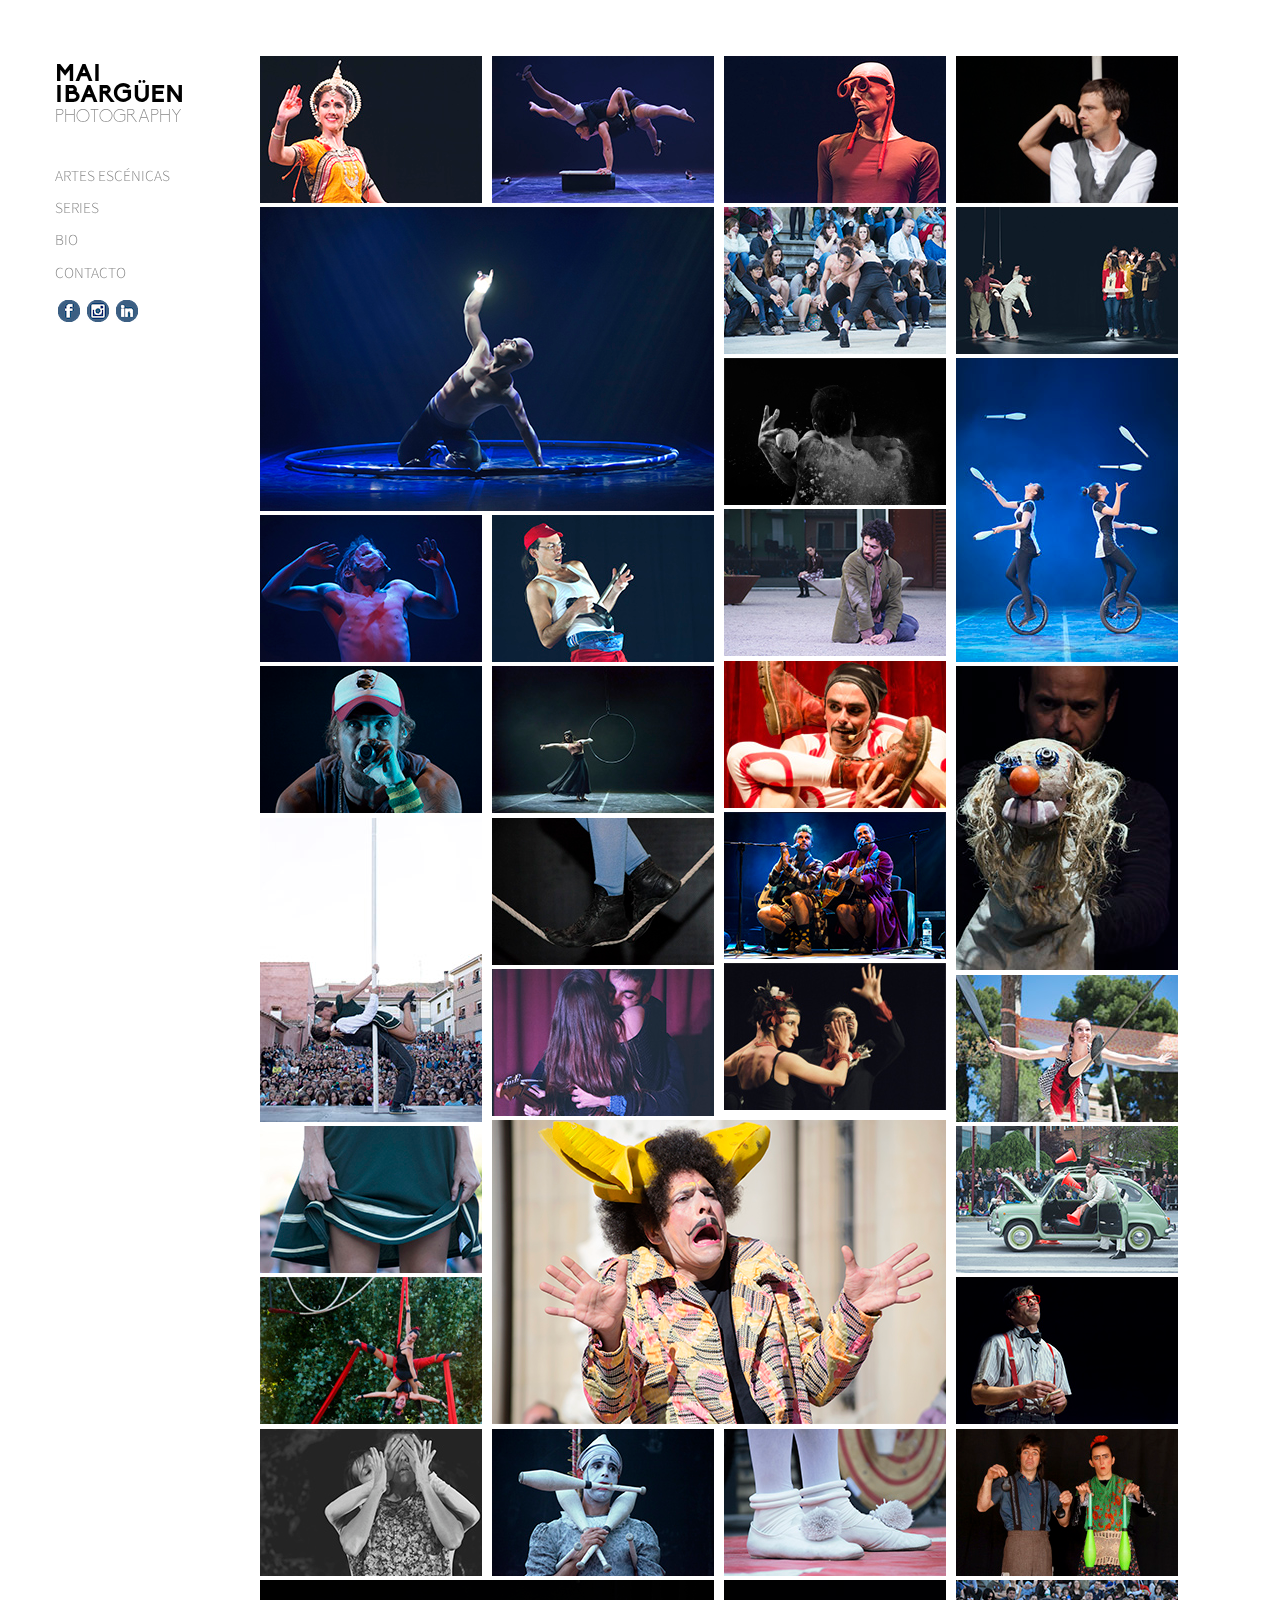
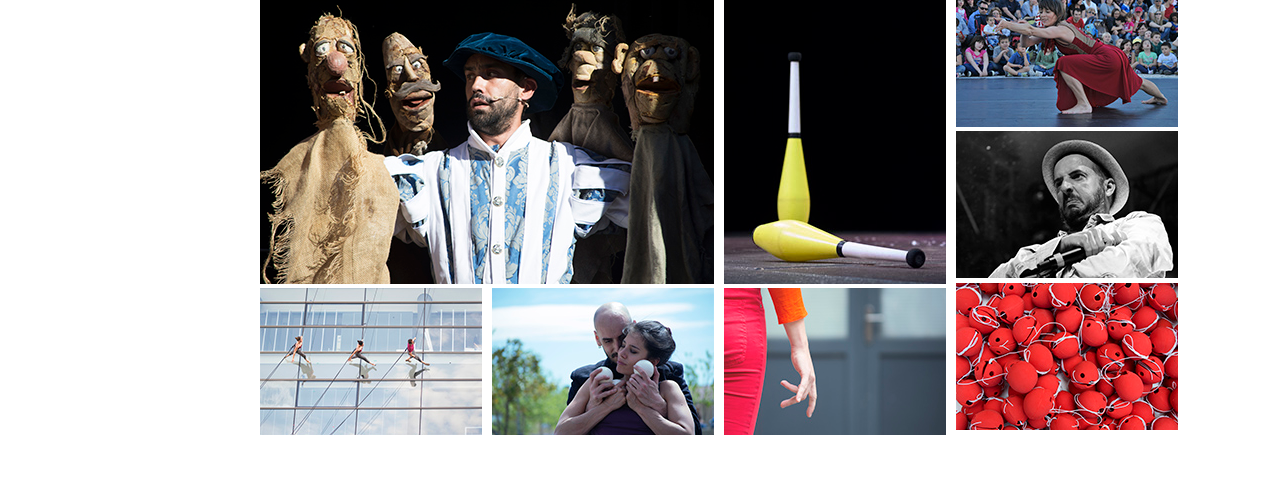
==== commit 1741d562: "Add favicon" ====
--- a/index.html
+++ b/index.html
@@ -5,11 +5,14 @@
 	Free for personal and commercial use under the CCA 3.0 license (html5up.net/license)
 -->
 <html>
-	<head>
-		<title>Mai Ibarg&uuml;en Photography</title>
+            <head profile="http://www.w3.org/2005/10/profile">
+                <link rel="icon" 
+                      type="image/png" 
+                      href="images/favicon.png" />
+                <title>Mai Ibarg&uuml;en Photography</title>
 		<meta http-equiv="content-type" content="text/html; charset=utf-8" />
                 <meta name="title" content="Mai Ibarg&uuml;en">
-		<meta name="description" content="Fotógrafa especializada en Artes Escénicas residente en Zaragoza. Proyectos con compañías de circo, teatro, danza y música por todo el territorio nacional" />
+		<meta name="description" content="Fotógrafa especializada en Artes Escénicas y Eventos residente en Zaragoza. Proyectos con compañías de circo, teatro, danza y música por todo el territorio nacional" />
 		<meta name="keywords" content="Fotografia-Photography-fotografa-photograph-artesescenicas-circo-circus-danza-dance-teatro-musica-music-festivales-performingarts-Zaragoza" />
                 <meta http-equiv="imagetoolbar" content="no" />
 		<!--[if lte IE 8]><script src="css/ie/html5shiv.js"></script><![endif]-->
@@ -43,6 +46,17 @@
                         }
                     }
                     
+                    show_dropdown_series = function() {
+                        if ($('#series_dropdown').is(":hidden")){
+                            $('#series_dropdown').show();
+                            $('#series_link').addClass("nav_selected");
+                        }
+                        else {
+                            $('#series_dropdown').hide();
+                            $('#series_link').removeClass("nav_selected");
+                        }
+                    }
+                    
                     if (document.addEventListener) {
         document.addEventListener('contextmenu', function(e) { //here you draw your own menu
             e.preventDefault();
@@ -79,7 +93,11 @@
                                     <li><a href="eventos.html">Eventos</a></li>
                                     <li><a href="amz.html">AMZ</a></li>
                                 </ul>
-                        
+                            </li>
+                            <li><a href="#" id="series_link" onclick="show_dropdown_series()">SERIES</a>
+                                <ul id="series_dropdown" style="display: none;">
+                                    <li><a href="piesdecirco.html">Con Pies de Circo</a></li>
+                                </ul>
                             </li>
                             <!--li><a href="" id="personal_link">PERSONAL</a></li-->
                             <li><a href="bio.html" id="bio_link">BIO</a></li>
@@ -110,45 +128,59 @@
                         <div id="gallery">
                                                             <div id="masonry-grid">
                                                                 <div class="gutter-sizer"></div>
-                                                                <div class="grid-item"><a href="images/home/maiibarguen-fotografia-artes-escenicas-home-1.jpg" data-lightbox="photos_home" class="image" data-title="G&uuml;ngurArts Barcelona. Teatro Principal, Zaragoza."><img src="images/home/maiibarguen-fotografia-artes-escenicas-home-thumb-1.jpg" alt="MaiIbarg&uuml;en-Zaragoza-fotografa-artes-escenicas-festivales-circo-danza-musica" title="Mai-Ibarg&uuml;en-G&uuml;ngurArts-Teatro-Principal-Zaragoza" /></a></div>
-                                                                <div class="grid-item"><a href="images/home/maiibarguen-fotografia-artes-escenicas-home-2.jpg" data-lightbox="photos_home" class="image" data-title=""><img src="images/home/maiibarguen-fotografia-artes-escenicas-home-thumb-2.jpg" alt="MaiIbarg&uuml;en-Zaragoza-fotografa-artes-escenicas-festivales-circo-danza-musica" title="Mai-Ibarg&uuml;en-Eucima-Teatro-Price-Madrid-Lotta-Stina-" /></a></div>
-                                                                <div class="grid-item"><a href="images/home/maiibarguen-fotografia-artes-escenicas-home-3.jpg" data-lightbox="photos_home" class="image" data-title=""><img src="images/home/maiibarguen-fotografia-artes-escenicas-home-thumb-3.jpg" alt="MaiIbarg&uuml;en-Zaragoza-fotografa-artes-escenicas-festivales-circo-danza-musica" title="Mai-Ibarg&uuml;en-Festival-Circo-Zaragoza-Karl" /></a></div>
-                                                                <div class="grid-item"><a href="images/home/maiibarguen-fotografia-artes-escenicas-home-4.jpg" data-lightbox="photos_home" class="image" data-title=""><img src="images/home/maiibarguen-fotografia-artes-escenicas-home-thumb-4.jpg" alt="MaiIbarg&uuml;en-Zaragoza-fotografa-artes-escenicas-festivales-circo-danza-musica" title="Mai-Ibarg&uuml;en-Fiestas-Pilar-Zaragoza-Dclick" /></a></div>
-                                                                <div class="grid-item"><a href="images/home/maiibarguen-fotografia-artes-escenicas-home-5.jpg" data-lightbox="photos_home" class="image" data-title=""><img src="images/home/maiibarguen-fotografia-artes-escenicas-home-thumb-5.jpg" alt="MaiIbarg&uuml;en-Zaragoza-fotografa-artes-escenicas-festivales-circo-danza-musica" title="Mai-Ibarg&uuml;en-Eucima-Teatro-Price-Madrid-Viktor-Kee" /></a></div>
-                                                                <div class="grid-item"><a href="images/home/maiibarguen-fotografia-artes-escenicas-home-6.jpg" data-lightbox="photos_home" class="image" data-title=""><img src="images/home/maiibarguen-fotografia-artes-escenicas-home-thumb-6.jpg" alt="MaiIbarg&uuml;en-Zaragoza-fotografa-artes-escenicas-festivales-circo-danza-musica" title="Mai-Ibarg&uuml;en-Umore-Azoka-Leioa-AlvaroEsteban-LauraAris" /></a></div>
-                                                                <div class="grid-item"><a href="images/home/maiibarguen-fotografia-artes-escenicas-home-7.jpg" data-lightbox="photos_home" class="image" data-title=""><img src="images/home/maiibarguen-fotografia-artes-escenicas-home-thumb-7.jpg" alt="MaiIbarg&uuml;en-Zaragoza-fotografa-artes-escenicas-festivales-circo-danza-musica" title="Mai-Ibarg&uuml;en-Sismograf-Olot-LauraAlcala" /></a></div>
-                                                                <div class="grid-item"><a href="images/home/maiibarguen-fotografia-artes-escenicas-home-8.jpg" data-lightbox="photos_home" class="image" data-title=""><img src="images/home/maiibarguen-fotografia-artes-escenicas-home-thumb-8.jpg" alt="MaiIbarg&uuml;en-Zaragoza-fotografa-artes-escenicas-festivales-circo-danza-musica" title="Mai-Ibarg&uuml;en-Edu-Manazas-Proyecto-Resurgir" /></a></div>
-                                                                <div class="grid-item"><a href="images/home/maiibarguen-fotografia-artes-escenicas-home-9.jpg" data-lightbox="photos_home" class="image" data-title=""><img src="images/home/maiibarguen-fotografia-artes-escenicas-home-thumb-9.jpg" alt="MaiIbarg&uuml;en-Zaragoza-fotografa-artes-escenicas-festivales-circo-danza-musica" title="Mai-Ibarg&uuml;en-Eucima-Teatro-Price-Madrid-Olena-Svitlana" /></a></div>
-                                                                <div class="grid-item"><a href="images/home/maiibarguen-fotografia-artes-escenicas-home-10.jpg" data-lightbox="photos_home" class="image" data-title=""><img src="images/home/maiibarguen-fotografia-artes-escenicas-home-thumb-10.jpg" alt="MaiIbarg&uuml;en-Zaragoza-fotografa-artes-escenicas-festivales-circo-danza-musica" title="Mai-Ibarg&uuml;en-Sismograf-Olot-Lali-Julian" /></a></div>
-                                                                <div class="grid-item"><a href="images/home/maiibarguen-fotografia-artes-escenicas-home-11.jpg" data-lightbox="photos_home" class="image" data-title=""><img src="images/home/maiibarguen-fotografia-artes-escenicas-home-thumb-11.jpg" alt="MaiIbarg&uuml;en-Zaragoza-fotografa-artes-escenicas-festivales-circo-danza-musica" title="Mai-Ibarg&uuml;en-Eucima-Teatro-Price-Madrid-Jimmy-Gonzalez" /></a></div>
-                                                                <div class="grid-item"><a href="images/home/maiibarguen-fotografia-artes-escenicas-home-12.jpg" data-lightbox="photos_home" class="image" data-title=""><img src="images/home/maiibarguen-fotografia-artes-escenicas-home-thumb-12.jpg" alt="MaiIbarg&uuml;en-Zaragoza-fotografa-artes-escenicas-festivales-circo-danza-musica" title="Mai-Ibarg&uuml;en-Encuentro-Malabaristas-Zaragoza-Gorka-Ganso" /></a></div>
-                                                                <div class="grid-item"><a href="images/home/maiibarguen-fotografia-artes-escenicas-home-13.jpg" data-lightbox="photos_home" class="image" data-title=""><img src="images/home/maiibarguen-fotografia-artes-escenicas-home-thumb-13.jpg" alt="MaiIbarg&uuml;en-Zaragoza-fotografa-artes-escenicas-festivales-circo-danza-musica" title="Mai-Ibarg&uuml;en-Festival-Circo-Zaragoza-Circo-LaRaspa" /></a></div>
-                                                                <div class="grid-item"><a href="images/home/maiibarguen-fotografia-artes-escenicas-home-14.jpg" data-lightbox="photos_home" class="image" data-title=""><img src="images/home/maiibarguen-fotografia-artes-escenicas-home-thumb-14.jpg" alt="MaiIbarg&uuml;en-Zaragoza-fotografa-artes-escenicas-festivales-circo-danza-musica" title="Mai-Ibarg&uuml;en-Fiestas-Pilar-Zaragoza-Concierto-Macaco"/></a></div>
-                                                                <div class="grid-item"><a href="images/home/maiibarguen-fotografia-artes-escenicas-home-15.jpg" data-lightbox="photos_home" class="image" data-title=""><img src="images/home/maiibarguen-fotografia-artes-escenicas-home-thumb-15.jpg" alt="MaiIbarg&uuml;en-Zaragoza-fotografa-artes-escenicas-festivales-circo-danza-musica" title="Mai-Ibarg&uuml;en-Eucima-Teatro-Price-Madrid-ErikaNguyen"/></a></div>
-                                                                <div class="grid-item"><a href="images/home/maiibarguen-fotografia-artes-escenicas-home-16.jpg" data-lightbox="photos_home" class="image" data-title=""><img src="images/home/maiibarguen-fotografia-artes-escenicas-home-thumb-16.jpg" alt="MaiIbarg&uuml;en-Zaragoza-fotografa-artes-escenicas-festivales-circo-danza-musica" title="Mai-Ibarg&uuml;en-Gala-Nepal-Javier-Aranda-Titeres"/></a></div>
-                                                                <div class="grid-item"><a href="images/home/maiibarguen-fotografia-artes-escenicas-home-17.jpg" data-lightbox="photos_home" class="image" data-title=""><img src="images/home/maiibarguen-fotografia-artes-escenicas-home-thumb-17.jpg" alt="MaiIbarg&uuml;en-Zaragoza-fotografa-artes-escenicas-festivales-circo-danza-musica" title="Mai-Ibarg&uuml;en-Fiestas-Pilar-Zaragoza-Concierto-Gandules"/></a></div>
-                                                                <div class="grid-item"><a href="images/home/maiibarguen-fotografia-artes-escenicas-home-18.jpg" data-lightbox="photos_home" class="image" data-title=""><img src="images/home/maiibarguen-fotografia-artes-escenicas-home-thumb-18.jpg" alt="MaiIbarg&uuml;en-Zaragoza-fotografa-artes-escenicas-festivales-circo-danza-musica" title="Mai-Ibarg&uuml;en-Gaire-Pancrudo-Teruel-Dclick"/></a></div>
-                                                                <div class="grid-item"><a href="images/home/maiibarguen-fotografia-artes-escenicas-home-19.jpg" data-lightbox="photos_home" class="image" data-title=""><img src="images/home/maiibarguen-fotografia-artes-escenicas-home-thumb-19.jpg" alt="MaiIbarg&uuml;en-Zaragoza-fotografa-artes-escenicas-festivales-circo-danza-musica" title="Mai-Ibarg&uuml;en-Festival-Circo-Zaragoza-Noche"/></a></div>
-                                                                <div class="grid-item"><a href="images/home/maiibarguen-fotografia-artes-escenicas-home-20.jpg" data-lightbox="photos_home" class="image" data-title=""><img src="images/home/maiibarguen-fotografia-artes-escenicas-home-thumb-20.jpg" alt="MaiIbarg&uuml;en-Zaragoza-fotografa-artes-escenicas-festivales-circo-danza-musica" title="Mai-Ibarg&uuml;en-Garibolo-Amz-LaPulpa-Tango"/></a></div>
-                                                                <div class="grid-item"><a href="images/home/maiibarguen-fotografia-artes-escenicas-home-21.jpg" data-lightbox="photos_home" class="image" data-title=""><img src="images/home/maiibarguen-fotografia-artes-escenicas-home-thumb-21.jpg" alt="MaiIbarg&uuml;en-Zaragoza-fotografa-artes-escenicas-festivales-circo-danza-musica" title="Mai-Ibarg&uuml;en-Concierto-Raichs-Burrut"/></a></div>
-                                                                <div class="grid-item"><a href="images/home/maiibarguen-fotografia-artes-escenicas-home-22.jpg" data-lightbox="photos_home" class="image" data-title=""><img src="images/home/maiibarguen-fotografia-artes-escenicas-home-thumb-22.jpg" alt="MaiIbarg&uuml;en-Zaragoza-fotografa-artes-escenicas-festivales-circo-danza-musica" title="Mai-Ibarg&uuml;en-Encuentro-Malabaristas-Zaragoza-Gromic"/></a></div>
-                                                                <div class="grid-item"><a href="images/home/maiibarguen-fotografia-artes-escenicas-home-23.jpg" data-lightbox="photos_home" class="image" data-title=""><img src="images/home/maiibarguen-fotografia-artes-escenicas-home-thumb-23.jpg" alt="MaiIbarg&uuml;en-Zaragoza-fotografa-artes-escenicas-festivales-circo-danza-musica" title="Mai-Ibarg&uuml;en-Carnaval-Zaragoza-Circo-Sabroson"/></a></div>
-                                                                <div class="grid-item"><a href="images/home/maiibarguen-fotografia-artes-escenicas-home-24.jpg" data-lightbox="photos_home" class="image" data-title=""><img src="images/home/maiibarguen-fotografia-artes-escenicas-home-thumb-24.jpg" alt="MaiIbarg&uuml;en-Zaragoza-fotografa-artes-escenicas-festivales-circo-danza-musica" title="Mai-Ibarg&uuml;en-Gaire-Pancrudo-Teruel-Dclick"/></a></div>
-                                                                <div class="grid-item"><a href="images/home/maiibarguen-fotografia-artes-escenicas-home-25.jpg" data-lightbox="photos_home" class="image" data-title=""><img src="images/home/maiibarguen-fotografia-artes-escenicas-home-thumb-25.jpg" alt="MaiIbarg&uuml;en-Zaragoza-fotografa-artes-escenicas-festivales-circo-danza-musica" title="Mai-Ibarg&uuml;en-Umore-Azoka-Leioa-Javier-Ariza"/></a></div>
-                                                                <div class="grid-item"><a href="images/home/maiibarguen-fotografia-artes-escenicas-home-26.jpg" data-lightbox="photos_home" class="image" data-title=""><img src="images/home/maiibarguen-fotografia-artes-escenicas-home-thumb-26.jpg" alt="MaiIbarg&uuml;en-Zaragoza-fotografa-artes-escenicas-festivales-circo-danza-musica" title="Mai-Ibarg&uuml;en-Gaire-Pancrudo-Teruel-Capicua"/></a></div>
-                                                                <div class="grid-item"><a href="images/home/maiibarguen-fotografia-artes-escenicas-home-27.jpg" data-lightbox="photos_home" class="image" data-title=""><img src="images/home/maiibarguen-fotografia-artes-escenicas-home-thumb-27.jpg" alt="MaiIbarg&uuml;en-Zaragoza-fotografa-artes-escenicas-festivales-circo-danza-musica" title="Mai-Ibarg&uuml;en-Garibolo-Amz-Oscar-Hornero"/></a></div>
-                                                                <div class="grid-item"><a href="images/home/maiibarguen-fotografia-artes-escenicas-home-28.jpg" data-lightbox="photos_home" class="image" data-title=""><img src="images/home/maiibarguen-fotografia-artes-escenicas-home-thumb-28.jpg" alt="MaiIbarg&uuml;en-Zaragoza-fotografa-artes-escenicas-festivales-circo-danza-musica" title="Mai-Ibarg&uuml;en-Fiestas-Pilar-Zaragoza-TardeOTemprano-Danza"/></a></div>
-                                                                <div class="grid-item"><a href="images/home/maiibarguen-fotografia-artes-escenicas-home-29.jpg" data-lightbox="photos_home" class="image" data-title=""><img src="images/home/maiibarguen-fotografia-artes-escenicas-home-thumb-29.jpg" alt="MaiIbarg&uuml;en-Zaragoza-fotografa-artes-escenicas-festivales-circo-danza-musica" title="Mai-Ibarg&uuml;en-Fiestas-Pilar-Zaragoza-Nostraxladamus"/></a></div>
-                                                                <div class="grid-item"><a href="images/home/maiibarguen-fotografia-artes-escenicas-home-30.jpg" data-lightbox="photos_home" class="image" data-title=""><img src="images/home/maiibarguen-fotografia-artes-escenicas-home-thumb-30.jpg" alt="MaiIbarg&uuml;en-Zaragoza-fotografa-artes-escenicas-festivales-circo-danza-musica" title="Mai-Ibarg&uuml;en-Fiestas-Pilar-Zaragoza-Nostraxladamus"/></a></div>
-                                                                <div class="grid-item"><a href="images/home/maiibarguen-fotografia-artes-escenicas-home-31.jpg" data-lightbox="photos_home" class="image" data-title=""><img src="images/home/maiibarguen-fotografia-artes-escenicas-home-thumb-31.jpg" alt="MaiIbarg&uuml;en-Zaragoza-fotografa-artes-escenicas-festivales-circo-danza-musica" title="Mai-Ibarg&uuml;en-promocion-Zangania"/></a></div>
-                                                                <div class="grid-item"><a href="images/home/maiibarguen-fotografia-artes-escenicas-home-32.jpg" data-lightbox="photos_home" class="image" data-title=""><img src="images/home/maiibarguen-fotografia-artes-escenicas-home-thumb-32.jpg" alt="MaiIbarg&uuml;en-Zaragoza-fotografa-artes-escenicas-festivales-circo-danza-musica" title="Mai-Ibarg&uuml;en-Gaire-Pancrudo-Teruel-Viridiana-Producciones"/></a></div>
-                                                                <div class="grid-item"><a href="images/home/maiibarguen-fotografia-artes-escenicas-home-33.jpg" data-lightbox="photos_home" class="image" data-title=""><img src="images/home/maiibarguen-fotografia-artes-escenicas-home-thumb-33.jpg" alt="MaiIbarg&uuml;en-Zaragoza-fotografa-artes-escenicas-festivales-circo-danza-musica" title="Mai-Ibarg&uuml;en-Gala-Nepal-Eduardo-Manazas-Mazas"/></a></div>
-                                                                <div class="grid-item"><a href="images/home/maiibarguen-fotografia-artes-escenicas-home-34.jpg" data-lightbox="photos_home" class="image" data-title=""><img src="images/home/maiibarguen-fotografia-artes-escenicas-home-thumb-34.jpg" alt="MaiIbarg&uuml;en-Zaragoza-fotografa-artes-escenicas-festivales-circo-danza-musica" title="Mai-Ibarg&uuml;en-Encuentro-Malabaristas-Zaragoza-Zangania"/></a></div>
-                                                                <div class="grid-item"><a href="images/home/maiibarguen-fotografia-artes-escenicas-home-35.jpg" data-lightbox="photos_home" class="image" data-title=""><img src="images/home/maiibarguen-fotografia-artes-escenicas-home-thumb-35.jpg" alt="MaiIbarg&uuml;en-Zaragoza-fotografa-artes-escenicas-festivales-circo-danza-musica" title="Mai-Ibarg&uuml;en-Fiestas-Pilar-Zaragoza-Concierto-TelonerosBand"/></a></div>
-                                                                <div class="grid-item"><a href="images/home/maiibarguen-fotografia-artes-escenicas-home-36.jpg" data-lightbox="photos_home" class="image" data-title=""><img src="images/home/maiibarguen-fotografia-artes-escenicas-home-thumb-36.jpg" alt="MaiIbarg&uuml;en-Zaragoza-fotografa-artes-escenicas-festivales-circo-danza-musica" title="Mai-Ibarg&uuml;en-Gala-Nepal-Nariz-Payaso"/></a></div>
-                                                                <div class="grid-item"><a href="images/home/maiibarguen-fotografia-artes-escenicas-home-37.jpg" data-lightbox="photos_home" class="image" data-title=""><img src="images/home/maiibarguen-fotografia-artes-escenicas-home-thumb-37.jpg" alt="MaiIbarg&uuml;en-Zaragoza-fotografa-artes-escenicas-festivales-circo-danza-musica" title="Mai-Ibarg&uuml;en-Umore-Azoka-Leioa-Delreves-DanzaVertical" /></a></div>
-                                                                <div class="grid-item"><a href="images/home/maiibarguen-fotografia-artes-escenicas-home-38.jpg" data-lightbox="photos_home" class="image" data-title=""><img src="images/home/maiibarguen-fotografia-artes-escenicas-home-thumb-38.jpg" alt="MaiIbarg&uuml;en-Zaragoza-fotografa-artes-escenicas-festivales-circo-danza-musica" title="Mai-Ibarg&uuml;en-Encuentro-Malabaristas-Zaragoza-Dikothomia" /></a></div>
-                                                                <div class="grid-item"><a href="images/home/maiibarguen-fotografia-artes-escenicas-home-39.jpg" data-lightbox="photos_home" class="image" data-title=""><img src="images/home/maiibarguen-fotografia-artes-escenicas-home-thumb-39.jpg" alt="MaiIbarg&uuml;en-Zaragoza-fotografa-artes-escenicas-festivales-circo-danza-musica" title="Mai-Ibarg&uuml;en-Sismograf-Olot-EmmaVillavecchia" /></a></div>
+                                                                <div class="grid-item"><a href="images/home/maiibarguen-fotografia-artes-escenicas-home-1.jpg" data-lightbox="photos_home" class="image" data-title="G&uuml;ngur Arts Barcelona. Teatro Principal, Zaragoza."><img src="images/home/maiibarguen-fotografia-artes-escenicas-home-thumb-1.jpg" alt="Mai Ibarg&uuml;en. Fot&oacute;grafa especializada en artes esc&eacute;nicas y eventos.G&uuml;ngur Arts Barcelona. Teatro Principal, Zaragoza." title="Mai Ibarg&uuml;en. G&uuml;ngur Arts Barcelona. Teatro Principal, Zaragoza." /></a></div>
+                                                                <div class="grid-item"><a href="images/home/maiibarguen-fotografia-artes-escenicas-home-2.jpg" data-lightbox="photos_home" class="image" data-title="Lotta&amp;Stina. Eucima, Encuentro Universitario de Circo. Teatro Price, Madrid."><img src="images/home/maiibarguen-fotografia-artes-escenicas-home-thumb-2.jpg" alt="Mai Ibarg&uuml;en. Fot&oacute;grafa especializada en artes esc&eacute;nicas y eventos.Lotta&amp;Stina. Eucima, Encuentro Universitario de Circo. Teatro Price, Madrid." title="Mai Ibarg&uuml;en.Lotta&amp;Stina. Eucima, Encuentro Universitario de Circo. Teatro Price, Madrid." /></a></div>
+                                                                <div class="grid-item"><a href="images/home/maiibarguen-fotografia-artes-escenicas-home-3.jpg" data-lightbox="photos_home" class="image" data-title="Karl. Festival de Circo Ciudad de Zaragoza."><img src="images/home/maiibarguen-fotografia-artes-escenicas-home-thumb-3.jpg" alt="Mai Ibarg&uuml;en. Fot&oacute;grafa especializada en artes esc&eacute;nicas y eventos.Karl. Festival de Circo Ciudad de Zaragoza." title="Mai Ibarg&uuml;en. Karl. Festival de Circo Ciudad de Zaragoza." /></a></div>
+                                                                <div class="grid-item"><a href="images/home/maiibarguen-fotografia-artes-escenicas-home-4.jpg" data-lightbox="photos_home" class="image" data-title="C&iacute;a D`Click. Fiestas del Pilar, Zaragoza."><img src="images/home/maiibarguen-fotografia-artes-escenicas-home-thumb-4.jpg" alt="Mai Ibarg&uuml;en. Fot&oacute;grafa especializada en artes esc&eacute;nicas y eventos.C&iacute;a D`Click. Fiestas del Pilar, Zaragoza." title="Mai Ibarg&uuml;en. C&iacute;a D`Click. Fiestas del Pilar, Zaragoza." /></a></div>
+                                                                <div class="grid-item"><a href="images/home/maiibarguen-fotografia-artes-escenicas-home-5.jpg" data-lightbox="photos_home" class="image" data-title="Viktor Kee. Eucima, Encuentro Universitario de Circo. Teatro Price, Madrid."><img src="images/home/maiibarguen-fotografia-artes-escenicas-home-thumb-5.jpg" alt="Mai Ibarg&uuml;en. Fot&oacute;grafa especializada en artes esc&eacute;nicas y eventos.Viktor Kee. Eucima, Encuentro Universitario de Circo. Teatro Price, Madrid." title="Mai Ibarg&uuml;en. Viktor Kee. Eucima, Encuentro Universitario de Circo. Teatro Price, Madrid." /></a></div>
+                                                                <div class="grid-item"><a href="images/home/maiibarguen-fotografia-artes-escenicas-home-6.jpg" data-lightbox="photos_home" class="image" data-title="&Aacute;lvaro Esteban y Laura Aris. Umore Azoka. Feria de Artistas Callejeros de Leioa."><img src="images/home/maiibarguen-fotografia-artes-escenicas-home-thumb-6.jpg" alt="Mai Ibarg&uuml;en. Fot&oacute;grafa especializada en artes esc&eacute;nicas y eventos.&Aacute;lvaro Esteban y Laura Aris. Umore Azoka. Feria de Artistas Callejeros de Leioa." title="Mai Ibarg&uuml;en. &Aacute;lvaro Esteban y Laura Aris. Umore Azoka. Feria de Artistas Callejeros de Leioa." /></a></div>
+                                                                <div class="grid-item"><a href="images/home/maiibarguen-fotografia-artes-escenicas-home-7.jpg" data-lightbox="photos_home" class="image" data-title="Laura Alcal&aacute;. Sism&ograve;graf Olot."><img src="images/home/maiibarguen-fotografia-artes-escenicas-home-thumb-7.jpg" alt="MMai Ibarg&uuml;en. Fot&oacute;grafa especializada en artes esc&eacute;nicas y eventos.Laura Alcal&aacute;. Sism&ograve;graf Olot." title="Mai Ibarg&uuml;en. Laura Alcal&aacute;. Sism&ograve;graf Olot." /></a></div>
+                                                                <div class="grid-item"><a href="images/home/maiibarguen-fotografia-artes-escenicas-home-8.jpg" data-lightbox="photos_home" class="image" data-title="Resurgir"><img src="images/home/maiibarguen-fotografia-artes-escenicas-home-thumb-8.jpg" alt="Mai Ibarg&uuml;en. Fot&oacute;grafa especializada en artes esc&eacute;nicas y eventos.Resurgir" title="Mai Ibarg&uuml;en. Resurgir" /></a></div>
+                                                                <div class="grid-item"><a href="images/home/maiibarguen-fotografia-artes-escenicas-home-9.jpg" data-lightbox="photos_home" class="image" data-title="Olena&amp;Svitlana. Eucima, Encuentro Universitario de Circo. Teatro Price, Madrid."><img src="images/home/maiibarguen-fotografia-artes-escenicas-home-thumb-9.jpg" alt="Mai Ibarg&uuml;en. Fot&oacute;grafa especializada en artes esc&eacute;nicas y eventos.Olena&amp;Svitlana. Eucima, Encuentro Universitario de Circo. Teatro Price, Madrid." title="Mai Ibarg&uuml;en. Olena&amp;Svitlana. Eucima, Encuentro Universitario de Circo. Teatro Price, Madrid." /></a></div>
+                                                                <div class="grid-item"><a href="images/home/maiibarguen-fotografia-artes-escenicas-home-10.jpg" data-lightbox="photos_home" class="image" data-title="Lali Ayguad&eacute; &amp; Julian Sicard. Sism&ograve;graf Olot."><img src="images/home/maiibarguen-fotografia-artes-escenicas-home-thumb-10.jpg" alt="Mai Ibarg&uuml;en. Fot&oacute;grafa especializada en artes esc&eacute;nicas y eventos.Lali Ayguad&eacute; &amp; Julian Sicard. Sism&ograve;graf Olot." title="Mai Ibarg&uuml;en. Lali Ayguad&eacute; &amp; Julian Sicard. Sism&ograve;graf Olot." /></a></div>
+                                                                <div class="grid-item"><a href="images/home/maiibarguen-fotografia-artes-escenicas-home-11.jpg" data-lightbox="photos_home" class="image" data-title="Jimmy Gonz&aacute;lez. Eucima, Encuentro Universitario de Circo. Teatro Price, Madrid."><img src="images/home/maiibarguen-fotografia-artes-escenicas-home-thumb-11.jpg" alt="Mai Ibarg&uuml;en. Fot&oacute;grafa especializada en artes esc&eacute;nicas y eventos.Jimmy Gonz&aacute;lez. Eucima, Encuentro Universitario de Circo. Teatro Price, Madrid." title="Mai Ibarg&uuml;en. Jimmy Gonz&aacute;lez. Eucima, Encuentro Universitario de Circo. Teatro Price, Madrid." /></a></div>
+                                                                <div class="grid-item"><a href="images/home/maiibarguen-fotografia-artes-escenicas-home-12.jpg" data-lightbox="photos_home" class="image" data-title="Ganso&amp;C&iacute;a. Encuentro de Malabaristas y Artistas de Circo. Utero, Zaragoza."><img src="images/home/maiibarguen-fotografia-artes-escenicas-home-thumb-12.jpg" alt="Mai Ibarg&uuml;en. Fot&oacute;grafa especializada en artes esc&eacute;nicas y eventos.Ganso&amp;C&iacute;a. Encuentro de Malabaristas y Artistas de Circo. Utero, Zaragoza." title="Mai Ibarg&uuml;en. Ganso&amp;C&iacute;a. Encuentro de Malabaristas y Artistas de Circo. Utero, Zaragoza." /></a></div>
+                                                                <div class="grid-item"><a href="images/home/maiibarguen-fotografia-artes-escenicas-home-13.jpg" data-lightbox="photos_home" class="image" data-title="Circo La Raspa. Festival de Circo Ciudad de Zaragoza."><img src="images/home/maiibarguen-fotografia-artes-escenicas-home-thumb-13.jpg" alt="Mai Ibarg&uuml;en. Fot&oacute;grafa especializada en artes esc&eacute;nicas y eventos.Circo La Raspa. Festival de Circo Ciudad de Zaragoza." title="Mai Ibarg&uuml;en. Circo La Raspa. Festival de Circo Ciudad de Zaragoza." /></a></div>
+                                                                <div class="grid-item"><a href="images/home/maiibarguen-fotografia-artes-escenicas-home-14.jpg" data-lightbox="photos_home" class="image" data-title="Macaco. Fiestas del Pilar, Zaragoza."><img src="images/home/maiibarguen-fotografia-artes-escenicas-home-thumb-14.jpg" alt="Mai Ibarg&uuml;en. Fot&oacute;grafa especializada en artes esc&eacute;nicas y eventos.Macaco. Fiestas del Pilar, Zaragoza." title="Mai Ibarg&uuml;en. Macaco. Fiestas del Pilar, Zaragoza."/></a></div>
+                                                                
+                                                                <div class="grid-item"><a href="images/home/maiibarguen-fotografia-artes-escenicas-home-15.jpg" data-lightbox="photos_home" class="image" data-title="Erika Nguyen. Eucima, Encuentro Universitario de Circo. Teatro Price, Madrid."><img src="images/home/maiibarguen-fotografia-artes-escenicas-home-thumb-15.jpg" alt="Mai Ibarg&uuml;en. Fot&oacute;grafa especializada en artes esc&eacute;nicas y eventos.Erika Nguyen. Eucima, Encuentro Universitario de Circo. Teatro Price, Madrid." title="Mai-Ibarg&uuml;en. Erika Nguyen. Eucima, Encuentro Universitario de Circo. Teatro Price, Madrid."/></a></div>
+                                                                
+                                                                <div class="grid-item"><a href="images/home/maiibarguen-fotografia-artes-escenicas-home-16.jpg" data-lightbox="photos_home" class="image" data-title="Javier Aranda. Gala &quot;Sonrisa por Nepal&quot;. Payasos Sin Fronteras. Zaragoza."><img src="images/home/maiibarguen-fotografia-artes-escenicas-home-thumb-16.jpg" alt="Mai Ibarg&uuml;en. Fot&oacute;grafa especializada en artes esc&eacute;nicas y eventos.Javier Aranda. Gala &quot;Sonrisa por Nepal&quot;. Payasos Sin Fronteras. Zaragoza." title="Mai Ibarg&uuml;en. Javier Aranda. Gala &quot;Sonrisa por Nepal&quot;. Payasos Sin Fronteras. Zaragoza."/></a></div>
+                                                                <div class="grid-item"><a href="images/home/maiibarguen-fotografia-artes-escenicas-home-17.jpg" data-lightbox="photos_home" class="image" data-title="Los Gandules. Fiestas del Pilar, Zaragoza."><img src="images/home/maiibarguen-fotografia-artes-escenicas-home-thumb-17.jpg" alt="Mai Ibarg&uuml;en. Fot&oacute;grafa especializada en artes esc&eacute;nicas y eventos.Los Gandules. Fiestas del Pilar, Zaragoza." title="Mai Ibarg&uuml;en. Los Gandules. Fiestas del Pilar, Zaragoza."/></a></div>
+                                                                <div class="grid-item"><a href="images/home/maiibarguen-fotografia-artes-escenicas-home-18.jpg" data-lightbox="photos_home" class="image" data-title="C&iacute;a D`Click. Gaire, Festival de Artes Esc&eacute;nicas de Pancrudo, Teruel."><img src="images/home/maiibarguen-fotografia-artes-escenicas-home-thumb-18.jpg" alt="Mai Ibarg&uuml;en. Fot&oacute;grafa especializada en artes esc&eacute;nicas y eventos.C&iacute;a D`Click. Gaire, Festival de Artes Esc&eacute;nicas de Pancrudo, Teruel." title="Mai Ibarg&uuml;en. C&iacute;a D`Click. Gaire, Festival de Artes Esc&eacute;nicas de Pancrudo, Teruel."/></a></div>
+                                                                <div class="grid-item"><a href="images/home/maiibarguen-fotografia-artes-escenicas-home-19.jpg" data-lightbox="photos_home" class="image" data-title="Noche. Festival de Circo Ciudad de Zaragoza."><img src="images/home/maiibarguen-fotografia-artes-escenicas-home-thumb-19.jpg" alt="Mai Ibarg&uuml;en. Fot&oacute;grafa especializada en artes esc&eacute;nicas y eventos.Noche. Festival de Circo Ciudad de Zaragoza." title="Mai Ibarg&uuml;en. Noche. Festival de Circo Ciudad de Zaragoza."/></a></div>
+                                                                <div class="grid-item"><a href="images/home/maiibarguen-fotografia-artes-escenicas-home-20.jpg" data-lightbox="photos_home" class="image" data-title="C&iacute;a La Pulpa. Garibolo Asociaci&oacute;n de Malabaristas de Zaragoza."><img src="images/home/maiibarguen-fotografia-artes-escenicas-home-thumb-20.jpg" alt="Mai Ibarg&uuml;en. Fot&oacute;grafa especializada en artes esc&eacute;nicas y eventos.C&iacute;a La Pulpa. Garibolo Asociaci&oacute;n de Malabaristas de Zaragoza." title="Mai Ibarg&uuml;en. C&iacute;a La Pulpa. Garibolo Asociaci&oacute;n de Malabaristas de Zaragoza."/></a></div>
+                                                                
+                                                                <div class="grid-item"><a href="images/home/maiibarguen-fotografia-artes-escenicas-home-21.jpg" data-lightbox="photos_home" class="image" data-title="Albert Burrut&amp;Cristina Raichs. Concierto en Fox Tavern, Zaragoza."><img src="images/home/maiibarguen-fotografia-artes-escenicas-home-thumb-21.jpg" alt="Mai Ibarg&uuml;en. Fot&oacute;grafa especializada en artes esc&eacute;nicas y eventos.Albert Burrut&amp;Cristina Raichs. Concierto en Fox Tavern, Zaragoza." title="Mai Ibarg&uuml;en. Albert Burrut&amp;Cristina Raichs. Concierto en Fox Tavern, Zaragoza."/></a></div>
+                                                               
+                                                                <div class="grid-item"><a href="images/home/maiibarguen-fotografia-artes-escenicas-home-22.jpg" data-lightbox="photos_home" class="image" data-title="Di&aacute;metro 13. Art en Bitrir. Encuentro de Artistas de Calle de Petrer, Alicante."><img src="images/home/maiibarguen-fotografia-artes-escenicas-home-thumb-22.jpg" alt="Mai Ibarg&uuml;en. Fot&oacute;grafa especializada en artes esc&eacute;nicas y eventos.Di&aacute;metro 13. Art en Bitrir. Encuentro de Artistas de Calle de Petrer, Alicante." title="Mai Ibarg&uuml;en. Di&aacute;metro 13. Art en Bitrir. Encuentro de Artistas de Calle de Petrer, Alicante."/></a></div>
+                                                                <div class="grid-item"><a href="images/home/maiibarguen-fotografia-artes-escenicas-home-23.jpg" data-lightbox="photos_home" class="image" data-title="Peliagudo Arte&amp;Circo. Pasacalles Carnaval, Zaragoza."><img src="images/home/maiibarguen-fotografia-artes-escenicas-home-thumb-23.jpg" alt="Mai Ibarg&uuml;en. Fot&oacute;grafa especializada en artes esc&eacute;nicas y eventos.Peliagudo Arte&amp;Circo. Pasacalles Carnaval, Zaragoza." title="Mai Ibarg&uuml;en. Peliagudo Arte&amp;Circo. Pasacalles Carnaval, Zaragoza."/></a></div>
+                                                                <div class="grid-item"><a href="images/home/maiibarguen-fotografia-artes-escenicas-home-24.jpg" data-lightbox="photos_home" class="image" data-title="C&iacute;a D`Click. Gaire, Festival de Artes Esc&eacute;nicas de Pancrudo, Teruel."><img src="images/home/maiibarguen-fotografia-artes-escenicas-home-thumb-24.jpg" alt="Mai Ibarg&uuml;en. Fot&oacute;grafa especializada en artes esc&eacute;nicas y eventos.C&iacute;a D`Click. Gaire, Festival de Artes Esc&eacute;nicas de Pancrudo, Teruel." title="Mai Ibarg&uuml;en. C&iacute;a D`Click. Gaire, Festival de Artes Esc&eacute;nicas de Pancrudo, Teruel."/></a></div>
+                                                                <div class="grid-item"><a href="images/home/maiibarguen-fotografia-artes-escenicas-home-25.jpg" data-lightbox="photos_home" class="image" data-title="Javier Ariza. Umore Azoka. Feria de Artistas Callejeros de Leioa."><img src="images/home/maiibarguen-fotografia-artes-escenicas-home-thumb-25.jpg" alt="Mai Ibarg&uuml;en. Fot&oacute;grafa especializada en artes esc&eacute;nicas y eventos.Javier Ariza. Umore Azoka. Feria de Artistas Callejeros de Leioa." title="Mai Ibarg&uuml;en. Javier Ariza. Umore Azoka. Feria de Artistas Callejeros de Leioa."/></a></div>
+                                                               
+                                                                <div class="grid-item"><a href="images/home/maiibarguen-fotografia-artes-escenicas-home-26.jpg" data-lightbox="photos_home" class="image" data-title="Capicua. Gaire, Festival de Artes Esc&eacute;nicas de Pancrudo, Teruel."><img src="images/home/maiibarguen-fotografia-artes-escenicas-home-thumb-26.jpg" alt="Mai Ibarg&uuml;en. Fot&oacute;grafa especializada en artes esc&eacute;nicas y eventos.Capicua. Gaire, Festival de Artes Esc&eacute;nicas de Pancrudo, Teruel." title="Mai Ibarg&uuml;en. Capicua. Capicua. Gaire, Festival de Artes Esc&eacute;nicas de Pancrudo, Teruel."/></a></div>
+                                                                
+                                                                <div class="grid-item"><a href="images/home/maiibarguen-fotografia-artes-escenicas-home-27.jpg" data-lightbox="photos_home" class="image" data-title="OX. Garibolo Asociaci&oacute;n de Malabaristas de Zaragoza."><img src="images/home/maiibarguen-fotografia-artes-escenicas-home-thumb-27.jpg" alt="Mai Ibarg&uuml;en. Fot&oacute;grafa especializada en artes esc&eacute;nicas y eventos.OX. Garibolo Asociaci&oacute;n de Malabaristas de Zaragoza." title="Mai Ibarg&uuml;en. OX. Garibolo Asociaci&oacute;n de Malabaristas de Zaragoza."/></a></div>
+                                                               
+                                                                <div class="grid-item"><a href="images/home/maiibarguen-fotografia-artes-escenicas-home-28.jpg" data-lightbox="photos_home" class="image" data-title="Tarde o Temprano Danza. Off de Calle. Fiestas del Pilar, Zaragoza."><img src="images/home/maiibarguen-fotografia-artes-escenicas-home-thumb-28.jpg" alt="Mai Ibarg&uuml;en. Fot&oacute;grafa especializada en artes esc&eacute;nicas y eventos.Tarde o Temprano Danza. Off de Calle. Fiestas del Pilar, Zaragoza." title="Mai Ibarg&uuml;en. Tarde o Temprano Danza. Off de Calle. Fiestas del Pilar, Zaragoza."/></a></div>
+                                                                
+                                                                <div class="grid-item"><a href="images/home/maiibarguen-fotografia-artes-escenicas-home-29.jpg" data-lightbox="photos_home" class="image" data-title="Nostraxladamus. Comedia Circense y Teatro. Fiestas del Pilar, Zaragoza."><img src="images/home/maiibarguen-fotografia-artes-escenicas-home-thumb-29.jpg" alt="Mai Ibarg&uuml;en. Fot&oacute;grafa especializada en artes esc&eacute;nicas y eventos.Nostraxladamus. Comedia Circense y Teatro. Fiestas del Pilar, Zaragoza." title="Mai Ibarg&uuml;en. Nostraxladamus. Comedia Circense y Teatro. Fiestas del Pilar, Zaragoza."/></a></div>
+                                                                
+                                                                <div class="grid-item"><a href="images/home/maiibarguen-fotografia-artes-escenicas-home-30.jpg" data-lightbox="photos_home" class="image" data-title="Nostraxladamus. Comedia Circense y Teatro. Fiestas del Pilar, Zaragoza."><img src="images/home/maiibarguen-fotografia-artes-escenicas-home-thumb-30.jpg" alt="Mai Ibarg&uuml;en. Fot&oacute;grafa especializada en artes esc&eacute;nicas y eventos.Nostraxladamus. Comedia Circense y Teatro. Fiestas del Pilar, Zaragoza." title="Mai Ibarg&uuml;en. Nostraxladamus. Comedia Circense y Teatro. Fiestas del Pilar, Zaragoza."/></a></div>
+                                                               
+                                                                <div class="grid-item"><a href="images/home/maiibarguen-fotografia-artes-escenicas-home-31.jpg" data-lightbox="photos_home" class="image" data-title="Zangania"><img src="images/home/maiibarguen-fotografia-artes-escenicas-home-thumb-31.jpg" alt="Mai Ibarg&uuml;en. Fot&oacute;grafa especializada en artes esc&eacute;nicas y eventos.Zangania." title="Mai Ibarg&uuml;en. Zangania"/></a></div>
+                                                               
+                                                                <div class="grid-item"><a href="images/home/maiibarguen-fotografia-artes-escenicas-home-32.jpg" data-lightbox="photos_home" class="image" data-title="Viridiana Producciones. Gaire, Festival de Artes Esc&eacute;nicas de Pancrudo, Teruel."><img src="images/home/maiibarguen-fotografia-artes-escenicas-home-thumb-32.jpg" alt="Mai Ibarg&uuml;en. Fot&oacute;grafa especializada en artes esc&eacute;nicas y eventos.Viridiana Producciones. Gaire, Festival de Artes Esc&eacute;nicas de Pancrudo, Teruel." title="Mai Ibarg&uuml;en. Viridiana Producciones. Gaire, Festival de Artes Esc&eacute;nicas de Pancrudo, Teruel."/></a></div>
+                                                                <div class="grid-item"><a href="images/home/maiibarguen-fotografia-artes-escenicas-home-33.jpg" data-lightbox="photos_home" class="image" data-title="Edu Manazas. Gala &quot;Sonrisa por Nepal&quot;. Payasos Sin Fronteras. Zaragoza."><img src="images/home/maiibarguen-fotografia-artes-escenicas-home-thumb-33.jpg" alt="Mai Ibarg&uuml;en. Fot&oacute;grafa especializada en artes esc&eacute;nicas y eventos.Edu Manazas. Gala &quot;Sonrisa por Nepal&quot;. Payasos Sin Fronteras. Zaragoza." title="Mai Ibarg&uuml;en. Edu Manazas. Gala &quot;Sonrisa por Nepal&quot;. Payasos Sin Fronteras. Zaragoza."/></a></div>
+                                                                <div class="grid-item"><a href="images/home/maiibarguen-fotografia-artes-escenicas-home-34.jpg" data-lightbox="photos_home" class="image" data-title="Zangania. Encuentro de Malabaristas y Artistas de Circo. Utero, Zaragoza."><img src="images/home/maiibarguen-fotografia-artes-escenicas-home-thumb-34.jpg" alt="Mai Ibarg&uuml;en. Fot&oacute;grafa especializada en artes esc&eacute;nicas y eventos.Zangania. Encuentro de Malabaristas y Artistas de Circo. Utero, Zaragoza." title="Mai Ibarg&uuml;en. Zangania. Encuentro de Malabaristas y Artistas de Circo. Utero, Zaragoza."/></a></div>
+                                                              
+                                                                <div class="grid-item"><a href="images/home/maiibarguen-fotografia-artes-escenicas-home-35.jpg" data-lightbox="photos_home" class="image" data-title="Teloneros Band. Fiestas del Pilar, Zaragoza."><img src="images/home/maiibarguen-fotografia-artes-escenicas-home-thumb-35.jpg" alt="Mai Ibarg&uuml;en. Fot&oacute;grafa especializada en artes esc&eacute;nicas y eventos.Teloneros Band. Fiestas del Pilar, Zaragoza." title="Mai Ibarg&uuml;en. Teloneros Band. Fiestas del Pilar, Zaragoza."/></a></div>
+                                                               
+                                                                <div class="grid-item"><a href="images/home/maiibarguen-fotografia-artes-escenicas-home-36.jpg" data-lightbox="photos_home" class="image" data-title="Gala &quot;Sonrisa por Nepal&quot;. Payasos Sin Fronteras. Zaragoza."><img src="images/home/maiibarguen-fotografia-artes-escenicas-home-thumb-36.jpg" alt="Mai Ibarg&uuml;en. Fot&oacute;grafa especializada en artes esc&eacute;nicas y eventos.Gala &quot;Sonrisa por Nepal&quot;. Payasos Sin Fronteras. Zaragoza." title="Mai Ibarg&uuml;en. Gala &quot;Sonrisa por Nepal&quot;. Payasos Sin Fronteras. Zaragoza."/></a></div>
+                                                               
+                                                                <div class="grid-item"><a href="images/home/maiibarguen-fotografia-artes-escenicas-home-37.jpg" data-lightbox="photos_home" class="image" data-title="Delrev&eacute;s. Danza Vertical. Umore Azoka. Feria de Artistas Callejeros de Leioa."><img src="images/home/maiibarguen-fotografia-artes-escenicas-home-thumb-37.jpg" alt="Mai Ibarg&uuml;en. Fot&oacute;grafa especializada en artes esc&eacute;nicas y eventos.Delrev&eacute;s. Danza Vertical. Umore Azoka. Feria de Artistas Callejeros de Leioa." title="Mai Ibarg&uuml;en. Delrev&eacute;s. Danza Vertical. Umore Azoka. Feria de Artistas Callejeros de Leioa." /></a></div>
+                                                                <div class="grid-item"><a href="images/home/maiibarguen-fotografia-artes-escenicas-home-38.jpg" data-lightbox="photos_home" class="image" data-title="Dikothomia C&iacute;a. Encuentro de Malabaristas y Artistas de Circo. Utero, Zaragoza."><img src="images/home/maiibarguen-fotografia-artes-escenicas-home-thumb-38.jpg" alt="Mai Ibarg&uuml;en. Fot&oacute;grafa especializada en artes esc&eacute;nicas y eventos.Dikothomia C&iacute;a. Encuentro de Malabaristas y Artistas de Circo. Utero, Zaragoza." title="Mai Ibarg&uuml;en. Dikothomia C&iacute;a. Encuentro de Malabaristas y Artistas de Circo. Utero, Zaragoza." /></a></div>
+                                                                <div class="grid-item"><a href="images/home/maiibarguen-fotografia-artes-escenicas-home-39.jpg" data-lightbox="photos_home" class="image" data-title="Emma Villavecchia. Sism&ograve;graf Olot."><img src="images/home/maiibarguen-fotografia-artes-escenicas-home-thumb-39.jpg" alt="Mai Ibarg&uuml;en. Fot&oacute;grafa especializada en artes esc&eacute;nicas y eventos.Emma Villavecchia. Sism&ograve;graf Olot." title="Mai Ibarg&uuml;en. Emma Villavecchia. Sism&ograve;graf Olot." /></a></div>
                                                             </div>
                             </div>
                         </div>
--- a/css/style.css
+++ b/css/style.css
@@ -998,12 +998,18 @@
         
         #bio_text
         {
-            font-size: 12pt;
+            font-size: 10pt;
             text-align:justify;
             width: 90%;
             margin: 70px 20px;
         }
         
+        #bio_text strong
+        {
+            color: #145c7f;
+            font-weight: bold;
+        }
+        
         #bio_photo
         {
             margin: 80px auto;
@@ -1012,7 +1018,7 @@
         
         #contact_content
         {
-            font-size: 12pt;
+            font-size: 10pt;
             text-align:center;
         }
         
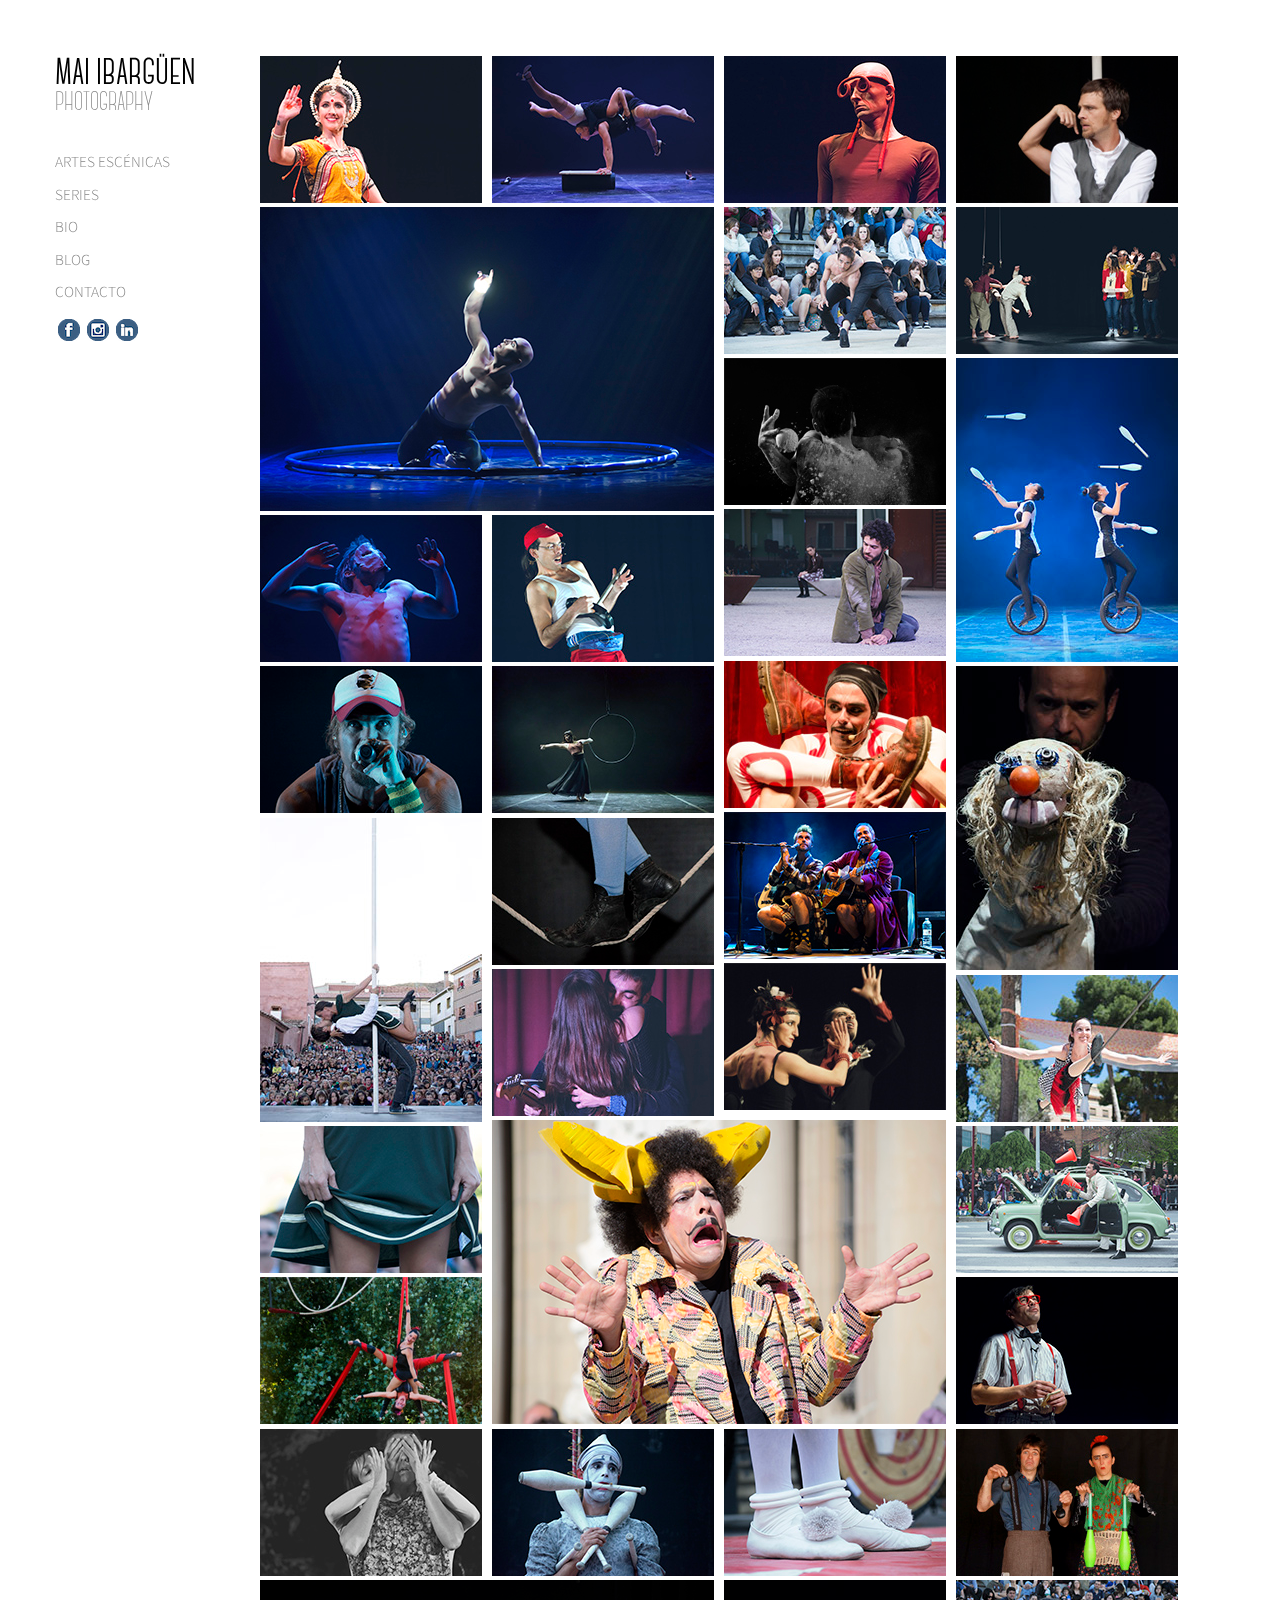
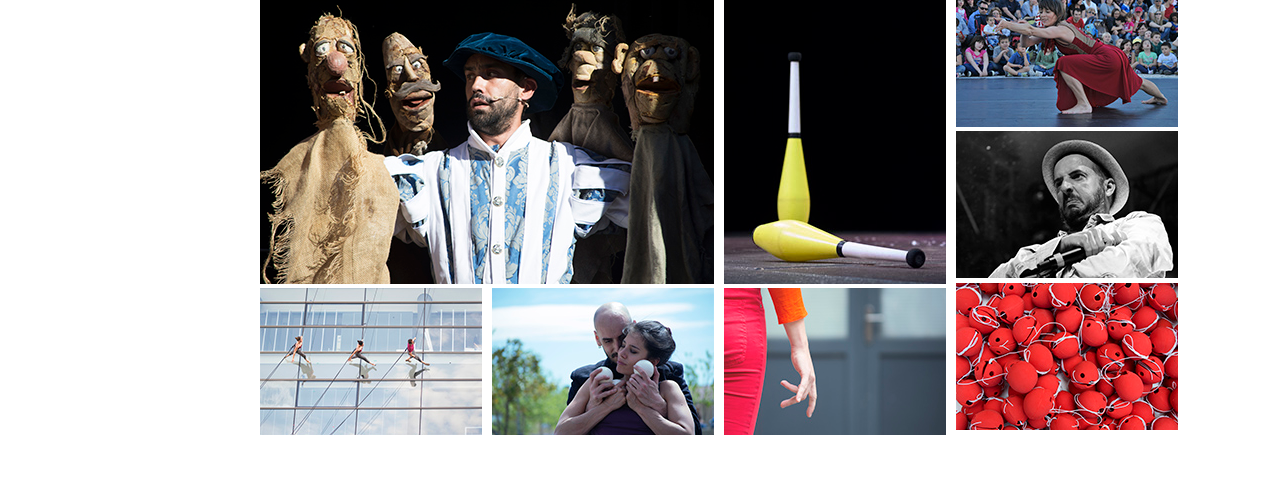
==== commit 8182aac9: "Add blog links" ====
--- a/index.html
+++ b/index.html
@@ -101,6 +101,7 @@
                             </li>
                             <!--li><a href="" id="personal_link">PERSONAL</a></li-->
                             <li><a href="bio.html" id="bio_link">BIO</a></li>
+                            <li><a href="blog.html" id="blog_link">BLOG</a></li>
                             <li><a href="contact.html" id="contact_link">CONTACTO</a></li>
                         </ul>
                     </nav>
--- a/css/style.css
+++ b/css/style.css
@@ -894,27 +894,28 @@
 	}
 	
         @font-face {
-            font-family: Biko_Bold;
+            font-family: Canter_Bold;
             font-weight: bold;
-            src: url("../fonts/Biko_Bold.otf") format("opentype");
+            src: url("../fonts/Canter_Bold.otf") format("opentype");
         }
 
         @font-face {
-            font-family: Biko_Light-Restricted;
-            src: url("../fonts/Biko_Light-Restricted.otf") format("opentype");
+            font-family: Canter_Light;
+            src: url("../fonts/Canter_Light.otf") format("opentype");
         }
         
         #home_brand {
-            font-family: 'Biko_Bold', sans-serif;
-            font-size: 19pt;
+            font-family: 'Canter_Bold', sans-serif;
+            font-size: 28pt;
             font-weight: 800;
             color: #000;
         }
         
         #photography {
-            font-family: 'Biko_Light-Restricted', 'Source Sans Pro', sans-serif;
-            font-size: 13pt;
+            font-family: 'Canter_Light', 'Source Sans Pro', sans-serif;
+            font-size: 20pt;
             color: #888;
+            margin-top: 5px;
         }
         
         #home_logo {
@@ -1025,4 +1026,38 @@
         #contact_photo
         {
             margin: 20px 0 0 0;
+        }
+        
+        #blog_entries
+        {
+            font-size: 10pt;
+            text-align:justify;
+            width: 90%;
+            margin: 70px 20px;
+        }
+        
+        .blog_title
+        {
+            position: relative;
+            color: #000;
+            font-weight: 600;
+            font-size: 1em;
+            line-height: 1em;
+            margin: 0 0 10px 0;
+        }
+        
+        #blog_entries a
+        {
+            color: #145c7f;
+        }
+        
+        #blog_entries #blog_read_more
+        {
+            color: #5da7cc;
+        }
+        
+        #blog_entry
+        {
+            vertical-align: middle;
+            margin: 0 0 20px 0;
         }